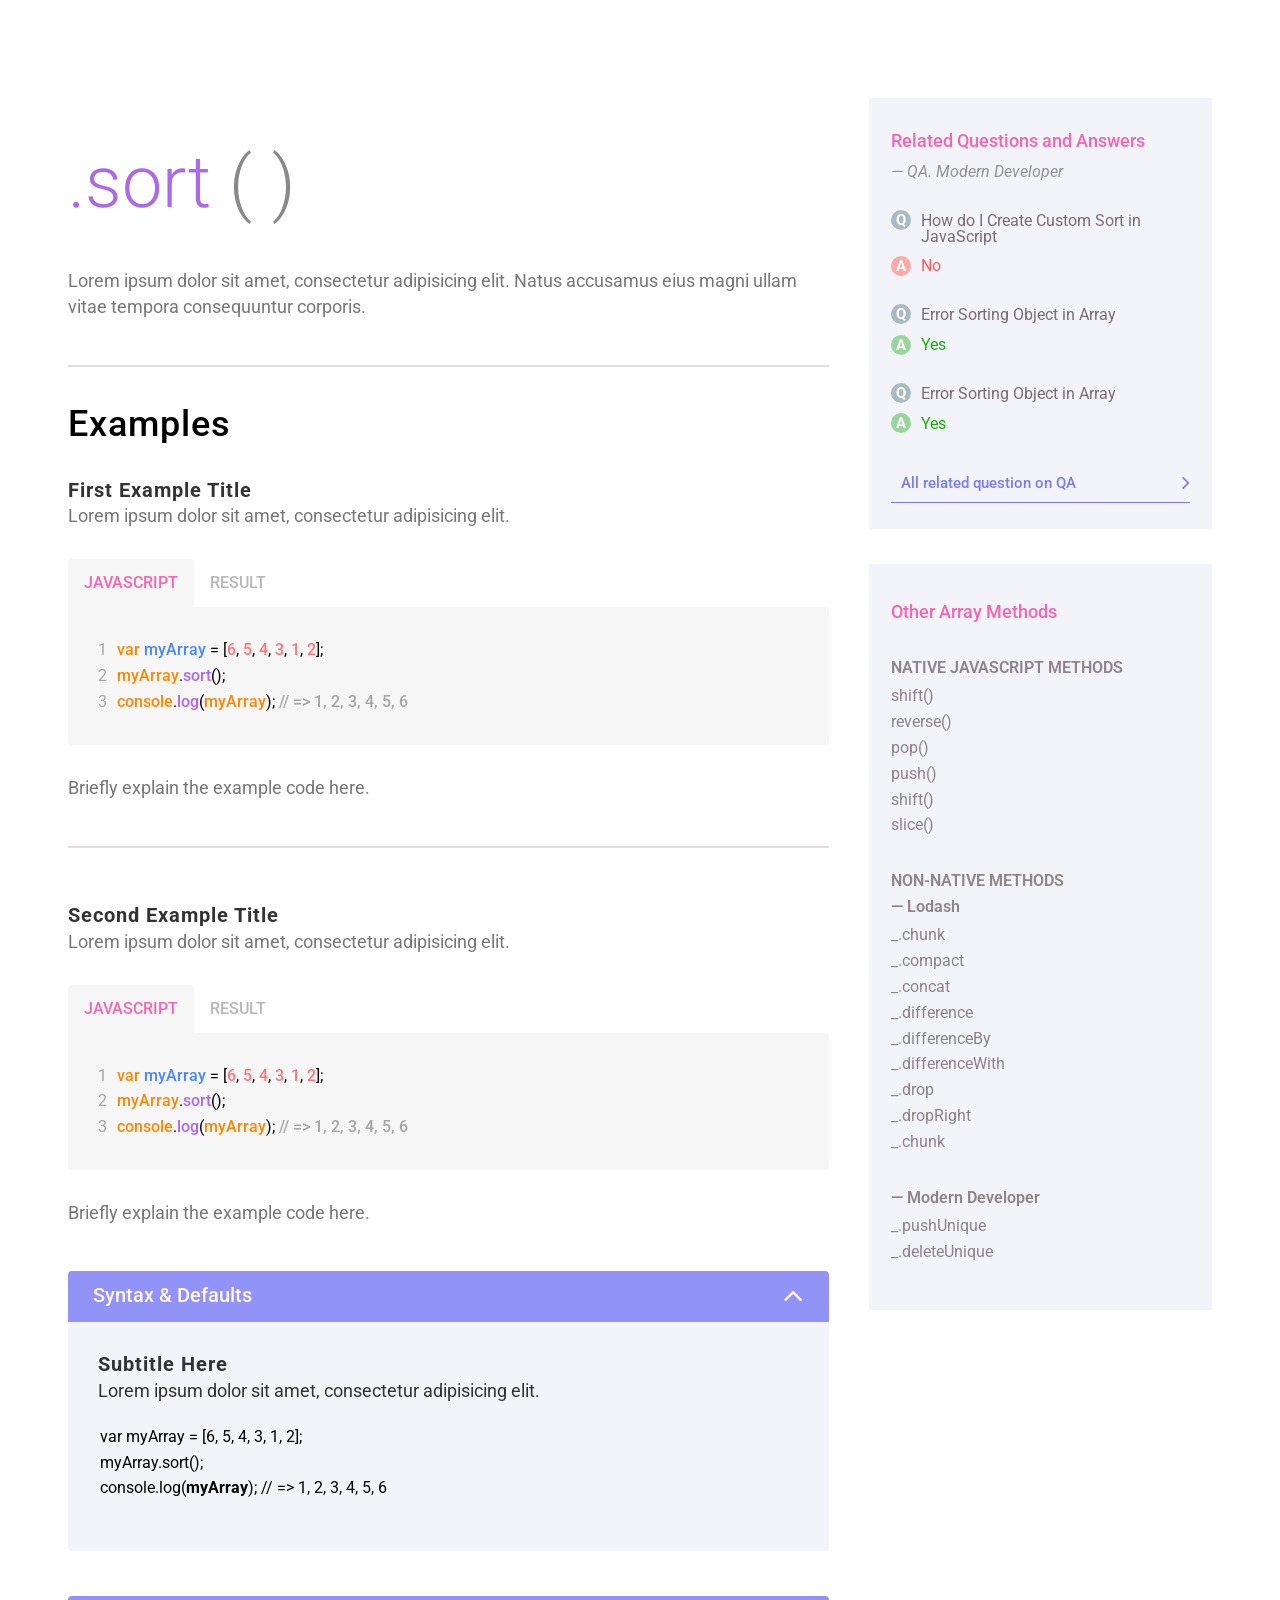
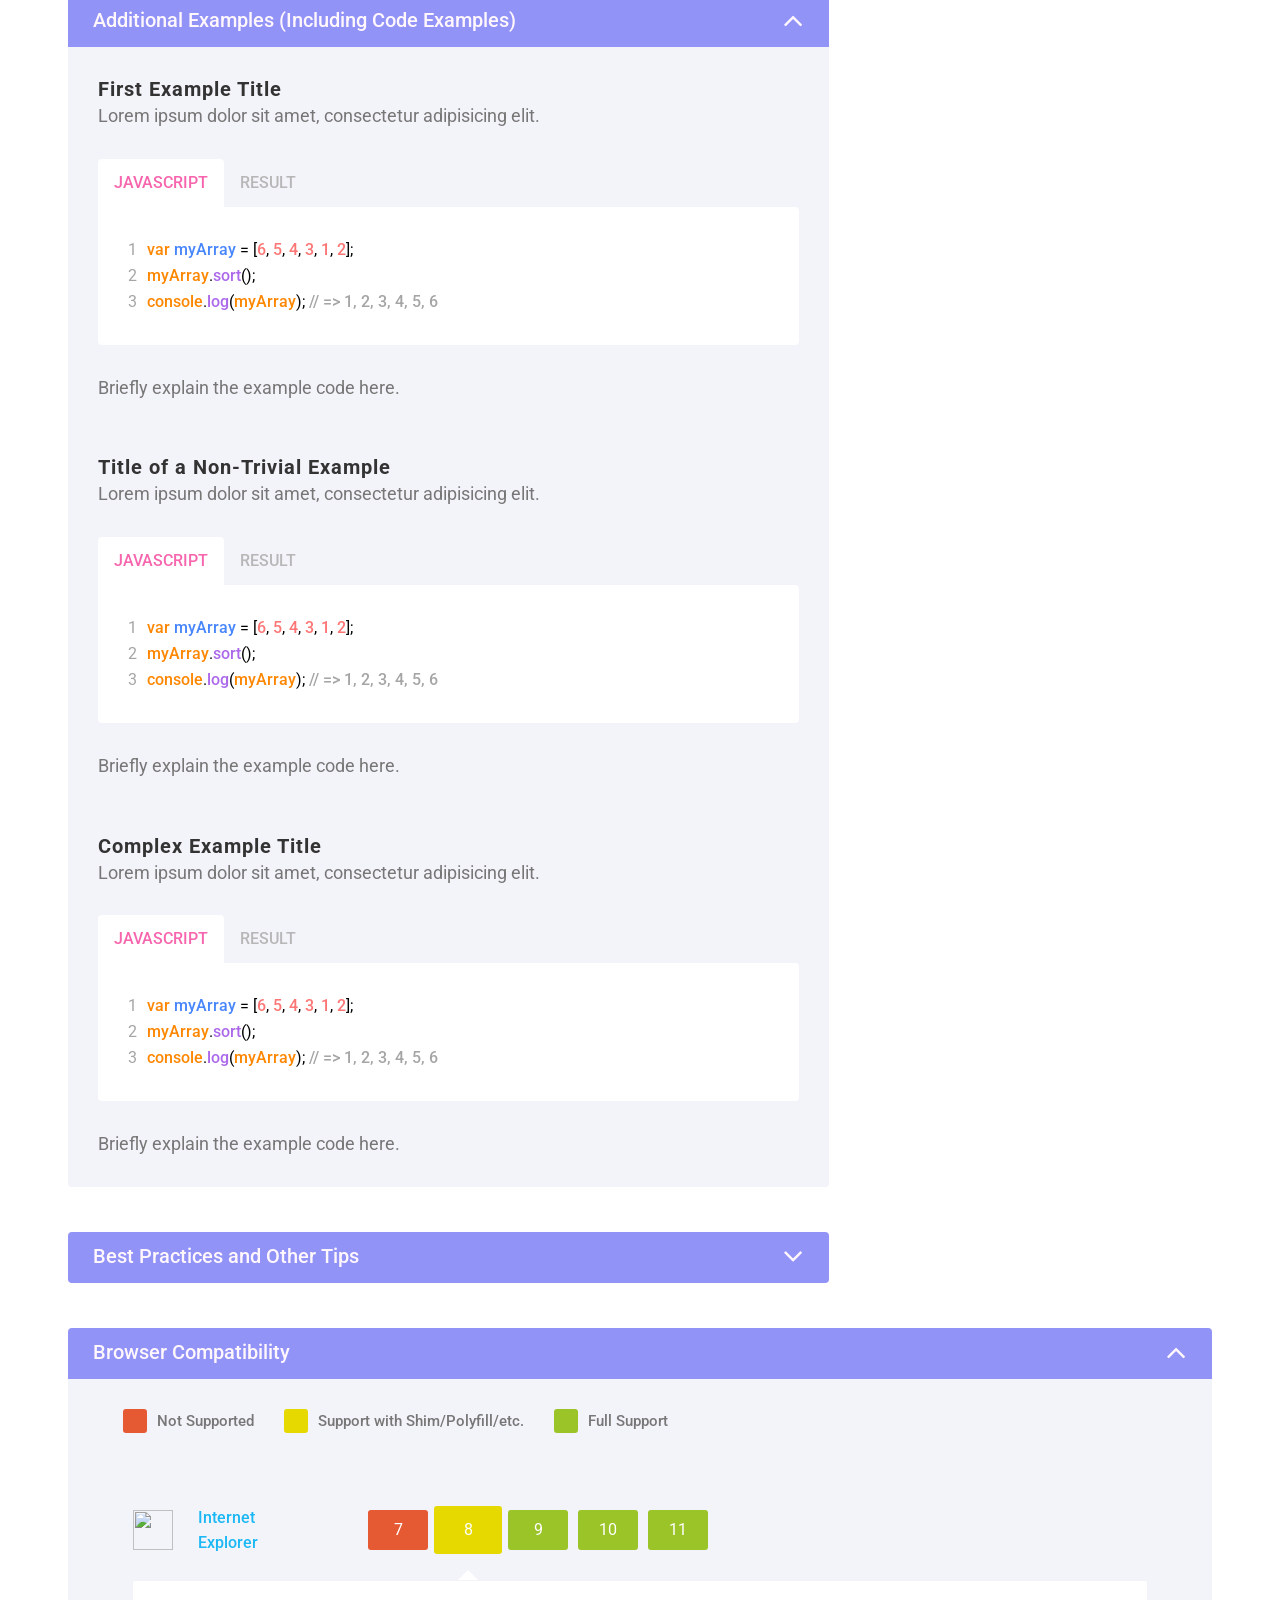
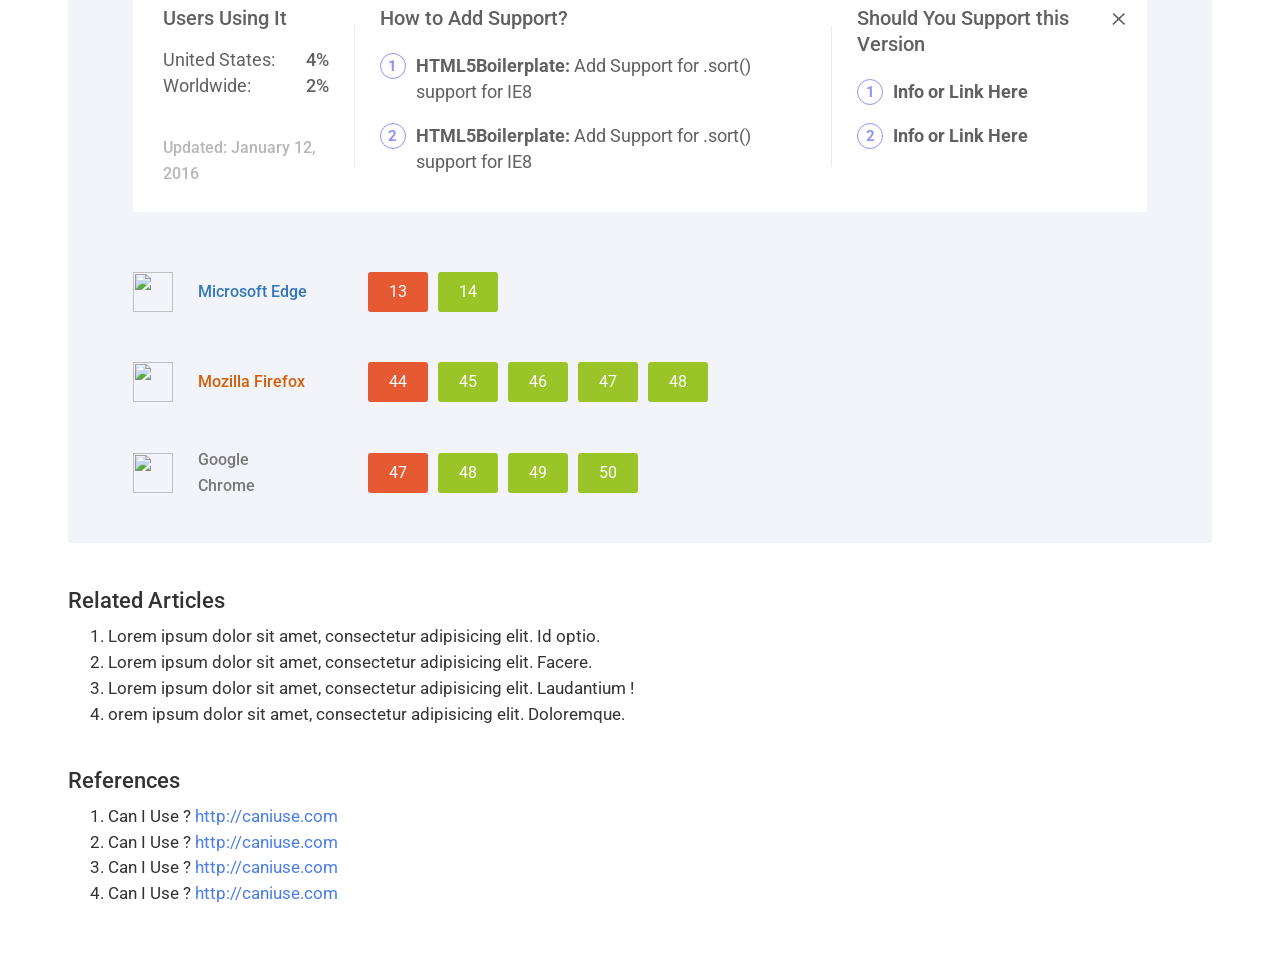
==== index.html @ e189687c "ui revamp" ====
<!DOCTYPE html>
<html lang="en">

<head>
    <meta charset="UTF-8">
    <title>Browser Support Molecule</title>
    <meta name="viewport" content="width=device-width, initial-scale=1">
    <link rel="stylesheet" href="normalize.css">
    <link rel="stylesheet" href="browser-support-molecule.css">
</head>

<body>
    <div class="browser-support">
        <div class="container">
            <section class="cs">
                <article class="cs__main">
                    <div class="cs__main--method">
                        <div class="method">
                            <h1>.sort <span>()</span></h1>
                        </div>
                        <p class="desc"> Lorem ipsum dolor sit amet, consectetur adipisicing elit. Natus accusamus eius magni ullam vitae tempora consequuntur corporis.</p>
                    </div>
                    <hr />
                    <div class="cs__main--examples">
                        <h2>Examples</h2>
                        <div class="example__container">
                            <div class="title">First Example Title</div>
                            <div class="intro">Lorem ipsum dolor sit amet, consectetur adipisicing elit.</div>
                            <div class="cb">
                                <div class="cb__buttons">
                                    <div class="cb__buttons__button cb__buttons__button--active">JAVASCRIPT</div>
                                    <div class="cb__buttons__button">RESULT</div>
                                </div>
                                <div class="cb__code-container">
                                    <pre class="code-container__pre"><code
                                            class="code-container__code code-container__code--syntax"><span
                                            class="line-number">1</span><span class="hl keyword">var</span> <span
                                            class="hl var-declare">myArray</span> = [<span
                                            class="hl const-number">6</span>, <span
                                            class="hl const-number">5</span>, <span
                                            class="hl const-number">4</span>, <span
                                            class="hl const-number">3</span>, <span
                                            class="hl const-number">1</span>, <span class="hl const-number">2</span>];
<span class="line-number">2</span><span class="hl var-usage">myArray</span>.<span class="hl function-call">sort</span>();
<span class="line-number">3</span><span class="hl var-usage">console</span>.<span
                                                class="hl function-call">log</span>(<span
                                                class="hl var-usage">myArray</span>); <span
                                                class="hl comment">// => 1, 2, 3, 4, 5, 6</span></code></pre>
                                </div>
                            </div>
                            <div class="desc">Briefly explain the example code here.</div>
                        </div>
                        <hr />
                        <div class="example__container">
                            <div class="title">Second Example Title</div>
                            <div class="intro">Lorem ipsum dolor sit amet, consectetur adipisicing elit.</div>
                            <div class="cb">
                                <div class="cb__buttons">
                                    <div class="cb__buttons__button cb__buttons__button--active">JAVASCRIPT</div>
                                    <div class="cb__buttons__button">RESULT</div>
                                </div>
                                <div class="cb__code-container"><pre class="code-container__pre"><code
                                        class="code-container__code code-container__code--syntax"><span
                                        class="line-number">1</span><span class="hl keyword">var</span> <span
                                        class="hl var-declare">myArray</span> = [<span
                                        class="hl const-number">6</span>, <span
                                        class="hl const-number">5</span>, <span
                                        class="hl const-number">4</span>, <span
                                        class="hl const-number">3</span>, <span
                                        class="hl const-number">1</span>, <span class="hl const-number">2</span>];
<span class="line-number">2</span><span class="hl var-usage">myArray</span>.<span class="hl function-call">sort</span>();
<span class="line-number">3</span><span class="hl var-usage">console</span>.<span
                                            class="hl function-call">log</span>(<span
                                            class="hl var-usage">myArray</span>); <span
                                            class="hl comment">// => 1, 2, 3, 4, 5, 6</span></code></pre>
                                </div>
                            </div>
                            <div class="desc">Briefly explain the example code here.</div>
                        </div>
                    </div>
                    <div class="tb tb--open">
                        <div class="tb__header">
                            <div class="tb__header__title">Syntax & Defaults</div>
                            <div class="tb_header_arrow">
                                <span class="fa fa-angle-up fa-2x tb__header__arrow--up" aria-hidden="true"></span>
                                <span class="fa fa-angle-down fa-2x tb__header__arrow--down" aria-hidden="true"></span>
                            </div>
                        </div>
                        <div class="tb__content">
                            <div class="example__container">
                                <div class="title">Subtitle Here</div>
                                <div class="explanation">Lorem ipsum dolor sit amet, consectetur adipisicing elit.</div>
                                <div class="example__container__code-container">
                                    <pre class="code-container__pre"><code class="code-container__code">var myArray = [6, 5, 4, 3, 1, 2];
myArray.sort();
console.log(<strong>myArray</strong>); // => 1, 2, 3, 4, 5, 6</code></pre>
                                </div>
                            </div>
                        </div>
                    </div>
                    <div class="tb tb--open">
                        <div class="tb__header">
                            <div class="tb__header__title">Additional Examples (Including Code Examples)</div>
                            <div class="tb_header_arrow">
                                <span class="fa fa-angle-up fa-2x tb__header__arrow--up" aria-hidden="true"></span>
                                <span class="fa fa-angle-down fa-2x tb__header__arrow--down" aria-hidden="true"></span>
                            </div>
                        </div>
                        <div class="tb__content">
                            <div class="example__container">
                                <div class="title">First Example Title</div>
                                <div class="intro">Lorem ipsum dolor sit amet, consectetur adipisicing elit.</div>
                                <div class="cb">
                                    <div class="cb__buttons">
                                        <div class="cb__buttons__button cb__buttons__button--active">JAVASCRIPT</div>
                                        <div class="cb__buttons__button">RESULT</div>
                                    </div>
                                    <div class="cb__code-container"><pre class="code-container__pre"><code
                                            class="code-container__code code-container__code--syntax"><span
                                            class="line-number">1</span><span class="hl keyword">var</span> <span
                                            class="hl var-declare">myArray</span> = [<span
                                            class="hl const-number">6</span>, <span
                                            class="hl const-number">5</span>, <span
                                            class="hl const-number">4</span>, <span
                                            class="hl const-number">3</span>, <span
                                            class="hl const-number">1</span>, <span class="hl const-number">2</span>];
<span class="line-number">2</span><span class="hl var-usage">myArray</span>.<span class="hl function-call">sort</span>();
<span class="line-number">3</span><span class="hl var-usage">console</span>.<span
                                                class="hl function-call">log</span>(<span
                                                class="hl var-usage">myArray</span>); <span
                                                class="hl comment">// => 1, 2, 3, 4, 5, 6</span></code></pre>
                                    </div>
                                </div>
                                <div class="desc">Briefly explain the example code here.</div>
                            </div>
                            <div class="example__container">
                                <div class="title">Title of a Non-Trivial Example</div>
                                <div class="intro">Lorem ipsum dolor sit amet, consectetur adipisicing elit.</div>
                                <div class="cb">
                                    <div class="cb__buttons">
                                        <div class="cb__buttons__button cb__buttons__button--active">JAVASCRIPT</div>
                                        <div class="cb__buttons__button">RESULT</div>
                                    </div>
                                    <div class="cb__code-container"><pre class="code-container__pre"><code
                                            class="code-container__code code-container__code--syntax"><span
                                            class="line-number">1</span><span class="hl keyword">var</span> <span
                                            class="hl var-declare">myArray</span> = [<span
                                            class="hl const-number">6</span>, <span
                                            class="hl const-number">5</span>, <span
                                            class="hl const-number">4</span>, <span
                                            class="hl const-number">3</span>, <span
                                            class="hl const-number">1</span>, <span class="hl const-number">2</span>];
<span class="line-number">2</span><span class="hl var-usage">myArray</span>.<span class="hl function-call">sort</span>();
<span class="line-number">3</span><span class="hl var-usage">console</span>.<span
                                                class="hl function-call">log</span>(<span
                                                class="hl var-usage">myArray</span>); <span
                                                class="hl comment">// => 1, 2, 3, 4, 5, 6</span></code></pre>
                                    </div>
                                </div>
                                <div class="desc">Briefly explain the example code here.</div>
                            </div>
                            <div class="example__container">
                                <div class="title">Complex Example Title</div>
                                <div class="intro">Lorem ipsum dolor sit amet, consectetur adipisicing elit.</div>
                                <div class="cb">
                                    <div class="cb__buttons">
                                        <div class="cb__buttons__button cb__buttons__button--active">JAVASCRIPT</div>
                                        <div class="cb__buttons__button">RESULT</div>
                                    </div>
                                    <div class="cb__code-container"><pre class="code-container__pre"><code
                                            class="code-container__code code-container__code--syntax"><span
                                            class="line-number">1</span><span class="hl keyword">var</span> <span
                                            class="hl var-declare">myArray</span> = [<span
                                            class="hl const-number">6</span>, <span
                                            class="hl const-number">5</span>, <span
                                            class="hl const-number">4</span>, <span
                                            class="hl const-number">3</span>, <span
                                            class="hl const-number">1</span>, <span class="hl const-number">2</span>];
<span class="line-number">2</span><span class="hl var-usage">myArray</span>.<span class="hl function-call">sort</span>();
<span class="line-number">3</span><span class="hl var-usage">console</span>.<span
                                                class="hl function-call">log</span>(<span
                                                class="hl var-usage">myArray</span>); <span
                                                class="hl comment">// => 1, 2, 3, 4, 5, 6</span></code></pre>
                                    </div>
                                </div>
                                <div class="desc">Briefly explain the example code here.</div>
                            </div>
                        </div>
                    </div>
                    <div class="tb">
                        <div class="tb__header">
                            <div class="tb__header__title">Best Practices and Other Tips</div>
                            <div class="tb_header_arrow">
                                <span class="fa fa-angle-up fa-2x tb__header__arrow--up" aria-hidden="true"></span>
                                <span class="fa fa-angle-down fa-2x tb__header__arrow--down" aria-hidden="true"></span>
                            </div>
                        </div>
                        <div class="tb__content">
                            <div class="example__container">
                                <div class="title">Subtitle Here</div>
                                <div class="explanation">Explanation goes here.</div>
                                <div class="explanation explanation--margin">Add details here.</div>
                            </div>
                        </div>
                    </div>
                </article>
                <aside class="cs__aside">
                    <div class="cs__aside--qa">
                        <div class="title">Related Questions and Answers</div>
                        <div class="logo">&mdash; QA. Modern Developer</div>
                        <div class="qna__container">
                            <div class="qna no">
                                <div class="q__container">
                                    <div>
                                        <div class="ball">Q</div>
                                    </div>
                                    <div class="question">How do I Create Custom Sort in JavaScript</div>
                                </div>
                                <div class="a__container">
                                    <div>
                                        <div class="ball">A</div>
                                    </div>
                                    <div class="answer">No</div>
                                </div>
                            </div>
                            <div class="qna yes">
                                <div class="q__container">
                                    <div>
                                        <div class="ball">Q</div>
                                    </div>
                                    <div class="question">Error Sorting Object in Array</div>
                                </div>
                                <div class="a__container">
                                    <div>
                                        <div class="ball">A</div>
                                    </div>
                                    <div class="answer">Yes</div>
                                </div>
                            </div>
                            <div class="qna yes">
                                <div class="q__container">
                                    <div>
                                        <div class="ball">Q</div>
                                    </div>
                                    <div class="question">Error Sorting Object in Array</div>
                                </div>
                                <div class="a__container">
                                    <div>
                                        <div class="ball">A</div>
                                    </div>
                                    <div class="answer">Yes</div>
                                </div>
                            </div>
                        </div>
                        <div class="related"><a href="">All related question on QA<i class="fa fa-angle-right" aria-hidden="true"></i></a></div>
                    </div>
                    <div class="cs__aside--other">
                        <div class="title">Other Array Methods</div>
                        <div class="native">
                            <div class="title">Native Javascript Methods</div>
                            <ul class="methods">
                                <li>shift()</li>
                                <li>reverse()</li>
                                <li>pop()</li>
                                <li>push()</li>
                                <li>shift()</li>
                                <li>slice()</li>
                            </ul>
                        </div>
                        <div class="non-native">
                            <div class="title">Non-Native Methods</div>
                            <div class="libraries">
                                <div class="library">
                                    <div class="title">&mdash; Lodash</div>
                                    <ul class="methods">
                                        <li>_.chunk</li>
                                        <li>_.compact</li>
                                        <li>_.concat</li>
                                        <li>_.difference</li>
                                        <li>_.differenceBy</li>
                                        <li>_.differenceWith</li>
                                        <li>_.drop</li>
                                        <li>_.dropRight</li>
                                        <li>_.chunk</li>
                                    </ul>
                                </div>
                                <div class="library">
                                    <div class="title">&mdash; Modern Developer</div>
                                    <ul class="methods">
                                        <li>_.pushUnique</li>
                                        <li>_.deleteUnique</li>
                                    </ul>
                                </div>
                            </div>
                        </div>
                    </div>
                </aside>
                <div class="cs__bs">
                    <div class="tb tb--open">
                        <div class="tb__header">
                            <div class="tb__header__title">Browser Compatibility</div>
                            <div class="tb_header_arrow">
                                <span class="fa fa-angle-up fa-2x tb__header__arrow--up" aria-hidden="true"></span>
                                <span class="fa fa-angle-down fa-2x tb__header__arrow--down" aria-hidden="true"></span>
                            </div>
                        </div>
                        <div class="tb__content">
                            <div class="bs__container">
                                <div class="bs__label">
                                    <div class="status">
                                        <div class="status--color not-supported"></div>
                                        <div class="status--name">Not Supported</div>
                                    </div>
                                    <div class="status">
                                        <div class="status--color partial-supported"></div>
                                        <div class="status--name">Support with Shim/Polyfill/etc.</div>
                                    </div>
                                    <div class="status">
                                        <div class="status--color fully-supported"></div>
                                        <div class="status--name">Full Support</div>
                                    </div>
                                </div>
                                <div class="bs__browser">
                                    <div class="browser">
                                        <div class="browser--name ie">
                                            <img src="assets/icons/ie.svg" alt="">Internet Explorer
                                        </div>
                                        <div class="browser--version">
                                            <div class="version not-supported">
                                                <input id="ie7" type="radio" name="ie" value="ie7" checked>
                                                <label for="ie7">7</label>
                                            </div>
                                            <div class="version partial-supported version--selected">
                                                <input id="ie8" type="radio" name="ie" value="ie8">
                                                <label for="ie8">8</label>
                                            </div>
                                            <div class="version fully-supported">
                                                <input id="ie9" type="radio" name="ie" value="ie9">
                                                <label for="ie9">9</label>
                                            </div>
                                            <div class="version fully-supported">
                                                <input id="ie10" type="radio" name="ie" value="ie10">
                                                <label for="ie10">10</label>
                                            </div>
                                            <div class="version fully-supported">
                                                <input id="ie11" type="radio" name="ie" value="ie11">
                                                <label for="ie11">11</label>
                                            </div>
                                        </div>
                                    </div>
                                    <div class="info-container info-container--show">
                                        <div id="ie7-info" class="version-info not-supported">
                                        </div>
                                        <div id="ie8-info" class="version-info version-info--selected">
                                            <div class="version-info__section version-info__use">
                                                <div class="title">Users Using It</div>
                                                <div class="usage-list">
                                                    <div class="usage-list__item">
                                                        <div class="usage-list__item__label">United States:</div>
                                                        <div class="usage-list__item__data">4%</div>
                                                    </div>
                                                    <div class="usage-list__item">
                                                        <div class="usage-list__item__label">Worldwide:</div>
                                                        <div class="usage-list__item__data">2%</div>
                                                    </div>
                                                </div>
                                                <div class="note">Updated: January 12, 2016</div>
                                            </div>
                                            <div class="version-info__separator"></div>
                                            <div class="version-info__section version-info__support">
                                                <div class="title">How to Add Support?</div>
                                                <div class="numbered-list">
                                                    <div class="numbered-list__item">
                                                        <strong>HTML5Boilerplate:</strong> Add Support for .sort() support for IE8
                                                    </div>
                                                    <div class="numbered-list__item">
                                                        <strong>HTML5Boilerplate:</strong> Add Support for .sort() support for IE8
                                                    </div>
                                                </div>
                                            </div>
                                            <div class="version-info__separator"></div>
                                            <div class="version-info__section version-info__support">
                                                <div class="title">Should You Support this Version</div>
                                                <div class="numbered-list">
                                                    <div class="numbered-list__item">
                                                        <strong>Info or Link Here</strong>
                                                    </div>
                                                    <div class="numbered-list__item">
                                                        <strong>Info or Link Here</strong>
                                                    </div>
                                                </div>
                                            </div>
                                            <div class="version-info__close">&#x00D7;</div>
                                        </div>
                                    </div>
                                </div>
                                <div class="bs__browser">
                                    <div class="browser">
                                        <div class="browser--name edge">
                                            <img src="assets/icons/edge.svg" alt="">Microsoft Edge</div>
                                        <div class="browser--version">
                                            <div class="version not-supported">
                                                <input id="edge13" type="radio" name="edge" value="edge13" checked>
                                                <label for="edge13">13</label>
                                            </div>
                                            <div class="version fully-supported">
                                                <input id="edge14" type="radio" name="edge" value="edge14">
                                                <label for="edge14">14</label>
                                            </div>
                                        </div>
                                    </div>
                                </div>
                                <div class="bs__browser">
                                    <div class="browser">
                                        <div class="browser--name firefox">
                                            <img src="assets/icons/firefox.svg" alt="">Mozilla Firefox</div>
                                        <div class="browser--version">
                                            <div class="version not-supported">
                                                <input id="firefox44" type="radio" name="firefox" value="firefox44">
                                                <label for="firefox44">44</label>
                                            </div>
                                            <div class="version fully-supported">
                                                <input id="firefox45" type="radio" name="firefox" value="firefox45">
                                                <label for="firefox45">45</label>
                                            </div>
                                            <div class="version fully-supported">
                                                <input id="firefox46" type="radio" name="firefox" value="firefox46">
                                                <label for="firefox46">46</label>
                                            </div>
                                            <div class="version fully-supported">
                                                <input id="firefox47" type="radio" name="firefox" value="firefox47">
                                                <label for="firefox47">47</label>
                                            </div>
                                            <div class="version fully-supported">
                                                <input id="firefox48" type="radio" name="firefox" value="firefox48">
                                                <label for="firefox48">48</label>
                                            </div>
                                        </div>
                                    </div>
                                </div>
                                <div class="bs__browser">
                                    <div class="browser">
                                        <div class="browser--name chrome">
                                            <img src="assets/icons/chrome.svg" alt="">Google Chrome</div>
                                        <div class="browser--version">
                                            <div class="version not-supported">
                                                <input id="chrome47" type="radio" name="chrome47" value="chrome47" checked>
                                                <label for="chrome47">47</label>
                                            </div>
                                            <div class="version fully-supported">
                                                <input id="chrome48" type="radio" name="chrome48" value="chrome48">
                                                <label for="chrome48">48</label>
                                            </div>
                                            <div class="version fully-supported">
                                                <input id="chrome49" type="radio" name="chrome49" value="chrome49" checked>
                                                <label for="chrome49">49</label>
                                            </div>
                                            <div class="version fully-supported">
                                                <input id="chrome50" type="radio" name="chrome50" value="chrome50">
                                                <label for="chrome50">50</label>
                                            </div>
                                        </div>
                                    </div>
                                </div>
                            </div>
                        </div>
                    </div>
                </div>
                <div class="cs__footnote">
                    <div class="related">
                        <h3>Related Articles</h3>
                        <ol>
                            <li><a href="">Lorem ipsum dolor sit amet, consectetur adipisicing elit. Id optio.</a></li>
                            <li><a href="">Lorem ipsum dolor sit amet, consectetur adipisicing elit. Facere.</a></li>
                            <li><a href="">Lorem ipsum dolor sit amet, consectetur adipisicing elit. Laudantium !</a></li>
                            <li><a href="">orem ipsum dolor sit amet, consectetur adipisicing elit. Doloremque.</a></li>
                        </ol>
                    </div>
                    <div class="references">
                        <h3>References</h3>
                        <ol>
                            <li>Can I Use ? <a href="">http://caniuse.com</a></li>
                            <li>Can I Use ? <a href="">http://caniuse.com</a></li>
                            <li>Can I Use ? <a href="">http://caniuse.com</a></li>
                            <li>Can I Use ? <a href="">http://caniuse.com</a></li>
                        </ol>
                    </div>
                </div>
            </section>
        </div>
    </div>
    <script src="https://cdnjs.cloudflare.com/ajax/libs/velocity/1.2.3/velocity.min.js"></script>
    <script src="app.js"></script>
</body>

</html>
---- browser-support-molecule.css ----
@import url(https://fonts.googleapis.com/css?family=Roboto:400,100,300,500,100italic,300italic,400italic,500italic,700,700italic,900,900italic);
@import url(https://maxcdn.bootstrapcdn.com/font-awesome/4.6.1/css/font-awesome.min.css);
* {
    box-sizing: border-box;
    font-family: Roboto, sans-serif;
    text-rendering: optimizeLegibility;
    -webkit-font-smoothing: antialiased;
    -moz-osx-font-smoothing: grayscale;
}

body {
    font-size: 16px;
    line-height: 1.618em;
}

.browser-support {
    width: 100%
}

.container {
    max-width: 1290px;
    margin: 0 auto;
    display: -webkit-flex;
    display: -ms-flexbox;
    display: flex;
    -webkit-flex-direction: column;
    -ms-flex-direction: column;
    flex-direction: column;
    padding-left: 20px;
    padding-right: 20px
}

@media only screen and (min-width:769px) {
    .container {
        padding-left: 60px;
        padding-right: 60px;
        padding-top: 90px
    }
}

.cs {
    display: -webkit-flex;
    display: -ms-flexbox;
    display: flex;
    -webkit-flex-wrap: wrap;
    -ms-flex-wrap: wrap;
    flex-wrap: wrap
}

.cs__main {
    -webkit-flex: 1 0 100%;
    -ms-flex: 1 0 100%;
    flex: 1 0 100%;
    -webkit-order: 1;
    -ms-flex-order: 1;
    order: 1;
}

@media only screen and (min-width:769px) {
    .cs__main {
        -webkit-flex: 1 0 70%;
        -ms-flex: 1 0 70%;
        flex: 1 0 70%;
        padding-right: 40px
    }
}

.cs__main hr {
    margin: 45px 0;
    border: 0;
    border-top: 2px solid #e2dedf
}

.cs__main--method .method h1 {
    color: #ac69ea;
    font-weight: 300;
    font-size: 72px
}

.cs__main--method .method h1 span {
    color: #898989;
    letter-spacing: 20px
}

.cs__main--method .desc {
    color: #777;
    font-weight: 400;
    font-size: 18px;
    margin: 0
}

.cs__main--examples h2 {
    margin: 0 0 40px;
    font-weight: 500;
    font-size: 36px;
    letter-spacing: 1px
}

.cs__main--examples .example__container, .tb__content .example__container {
    margin-top: 55px
}

.cs__main--examples .example__container .title, .tb__content .example__container .title {
    letter-spacing: 1px;
    color: #333;
    font-weight: 700;
    font-size: 20px
}

.cs__main--examples .example__container .desc, .cs__main--examples .example__container .intro, .example__container .explanation, .tb__content .example__container .desc, .tb__content .example__container .intro {
    color: #777;
    font-weight: 400;
    font-size: 18px
}

.cs__main--examples .example__container .intro, .tb__content .example__container .intro {
    margin-bottom: 30px
}

.cs__main--examples .example__container .desc, .tb__content .example__container .desc {
    margin-top: 30px
}

.cs__main--examples .example__container:nth-of-type(1), .tb__content .example__container:nth-of-type(1) {
    margin-top: 0
}

.cs__main--examples .example__container:nth-last-of-type(1) {
    margin-bottom: 45px;
}

.cb {
    width: 100%
}

.cb__buttons {
    display: -webkit-flex;
    display: -ms-flexbox;
    display: flex;
}

.cb__buttons__button {
    border-radius: 4px 4px 0 0;
    color: #b7b7b7;
    cursor: pointer;
    font-size: 16px;
    font-weight: 500;
    line-height: 1.5em;
    padding: .75em 1em;
    text-align: center;
}

.cb__buttons__button--active {
    background-color: #f6f6f6;
    color: #F665AD
}

.cb__code-container {
    background-color: #f6f6f6;
    border-radius: 0 4px 4px;
    padding: 30px
}

.cb__code-container .code-container__pre {
    margin: 0
}

.cb__code-container .code-container__code, .example__container .code-container__code {
    font: 16px Roboto, sans-serif;
    white-space: pre-wrap
}

.code-container__code--syntax .hl {
    font-weight: 500;
}

.code-container__code--syntax .line-number {
    color: #a5a5a5;
    margin-right: 10px;
}

.code-container__code--syntax .keyword, .code-container__code--syntax .var-usage{
    color: #fe8702;
}

.code-container__code--syntax .var-declare {
    color: #4886fc;
}

.code-container__code--syntax .function-call {
    color: #ac69ea;
}

.code-container__code--syntax .const-number {
    color: #fd7676;
}

.code-container__code--syntax .comment {
    color: #a5a5a5;
}

.tb {
    width: 100%
}

.tb__header {
    cursor: pointer;
    -webkit-user-select: none;
    -moz-user-select: none;
    -ms-user-select: none;
    user-select: none;
    background-color: #9193F7;
    border-radius: 4px;
    color: #fff7fc;
    display: -webkit-flex;
    display: -ms-flexbox;
    display: flex;
    padding: 8px 25px;
    -webkit-justify-content: space-between;
    -ms-flex-pack: justify;
    justify-content: space-between
}

.tb--open .tb__header {
    border-bottom-left-radius: 0;
    border-bottom-right-radius: 0
}

.tb__header__title {
    font-size: 20px;
    font-weight: 500;
    line-height: 33px
}

.tb .tb__header__arrow--up {
    display: none
}

.tb--open .tb__header__arrow--up, .tb .tb__header__arrow--down {
    display: inline-block
}

.tb--open .tb__header__arrow--down {
    display: none
}

.tb__content {
    background-color: #F3F3FA;
    border-bottom-left-radius: 4px;
    border-bottom-right-radius: 4px;
    display: none;
    padding: 30px 15px;
    position: relative
}

@media only screen and (min-width:769px) {
    .tb__content {
        padding: 30px
    }
}

.tb--open .tb__content {
    display: block
}

.example__container .explanation {
    color: #333
}

.example__container__code-container, .explanation--margin {
    margin: 20px 2px
}

.tb__content .cb__buttons__button {
    background-color: #f3f3fa;
}

.tb__content .cb__buttons__button--active, .tb__content .cb__code-container {
    background-color: #ffffff;
}

.cs__main .tb {
    margin-bottom: 45px
}

.cs__main .tb:last-child {
    margin-bottom: 0
}

.cs__aside {
    /*background-color: #f3f3fA;*/
    -webkit-flex: 1 0 100%;
    -ms-flex: 1 0 100%;
    flex: 1 0 100%;
    -webkit-order: 4;
    -ms-flex-order: 4;
    order: 4;
    padding: 10px;
    margin: 0 -20px
}

@media only screen and (min-width:769px) {
    .cs__aside {
        padding: 0;
        border-top: none;
        margin: 0;
        -webkit-order: 2;
        -ms-flex-order: 2;
        order: 2;
        -webkit-flex: 1 0 30%;
        -ms-flex: 1 0 30%;
        flex: 1 0 30%
    }
}

.cs__aside--qa {
    padding: 30px 22px 26px;
    background-color: #F3F3FA;;
    margin-bottom: 35px
}

.cs__aside--other {
    padding: 35px 22px 45px;
    background-color: #F3F3FA;
    margin-bottom: 35px
}

.cs__aside--qa .title {
    color: #F665AD;
    font-weight: 500;
    font-size: 18px
}

.cs__aside--qa .logo {
    color: #929292;
    margin-top: 5px;
    font-weight: 400;
    font-style: italic;
    font-size: 16px
}

.cs__aside--qa .related {
    margin-top: 35px;
    padding-bottom: 5px;
    border-bottom: 1px solid #797CF3;
}

.cs__aside--qa .related .fa-angle-right {
    font-size: 22px;
    color: #797CF3
}

.cs__aside--qa .related a {
    font-size: 15px;
    font-weight: 500;
    color: #797CF3;
    padding-left: 10px;
    text-decoration: none;
    display: flex;
    justify-content: space-between;
}

.qna {
    margin-top: 25px
}

.qna .question {
    padding-top: 3px;
    line-height: 16px;
    font-weight: 400;
    font-size: 16px;
    color: #7A6D73;
}

.qna .answer, .qna .question {
    margin-left: 10px
}

.a__container, .q__container {
    display: -webkit-flex;
    display: -ms-flexbox;
    display: flex;
    -webkit-flex-direction: row;
    -ms-flex-direction: row;
    flex-direction: row
}

.a__container .ball, .q__container .ball {
    font-size: 15px;
    font-weight: 700;
    display: -webkit-flex;
    display: -ms-flexbox;
    display: flex;
    -webkit-justify-content: center;
    -ms-flex-pack: center;
    justify-content: center;
    -webkit-align-items: center;
    -ms-flex-align: center;
    align-items: center;
    color: #fff;
    text-align: center;
    width: 20px;
    height: 20px;
    line-height: 20px;
    border-radius: 50%
}

.q__container .ball {
    background-color: #A9BAC5
}

.a__container {
    margin-top: 8px;
    align-items: center
}

.qna.no .a__container .ball {
    background-color: #FEA7A7
}

.qna.yes .a__container .ball {
    background-color: #98D59A
}

.qna.no .answer {
    color: #FD595B
}

.qna.yes .answer {
    color: #16B108
}

.cs__aside--other .title {
    color: #F665AD;
    font-weight: 500;
    font-size: 18px
}

.cs__aside--other .native, .cs__aside--other .non-native {
    margin-top: 30px
}

.cs__aside--other .native .title, .cs__aside--other .non-native .title {
    color: #8D8488;
    font-weight: 600;
    font-size: 16px;
    text-transform: uppercase;
}

.cs__aside--other .native ul, .cs__aside--other .non-native ul {
    margin: 2px 0 0;
    padding: 0;
    list-style: none
}

.cs__aside--other .native ul li, .cs__aside--other .non-native ul li {
    color: #8D8488;
    font-weight: 400
}

.cs__aside--other .library .title {
    font-size: 16px;
    text-transform: none;
}

.libraries .library {
    margin-top: 30px
}

.libraries .library:first-of-type {
    margin-top: 0
}

.cs__bs {
    padding-top: 45px;
    -webkit-flex: 1 0 100%;
    -ms-flex: 1 0 100%;
    flex: 1 0 100%;
    -webkit-order: 2;
    -ms-flex-order: 2;
    order: 2
}

@media only screen and (min-width:769px) {
    .cs__bs {
        -webkit-order: 3;
        -ms-flex-order: 3;
        order: 3
    }
}

.bs__container {
    -webkit-flex-direction: column;
    -ms-flex-direction: column;
    flex-direction: column
}

.bs__container, .bs__container .bs__label {
    display: -webkit-flex;
    display: -ms-flexbox;
    display: flex
}

.bs__container .bs__label {
    margin-bottom: 40px;
    -webkit-flex-wrap: wrap;
    -ms-flex-wrap: wrap;
    flex-wrap: wrap;
    padding-left: 25px
}

.bs__container .bs__label .status {
    display: -webkit-flex;
    display: -ms-flexbox;
    display: flex;
    -webkit-flex-direction: row;
    -ms-flex-direction: row;
    flex-direction: row;
    -webkit-align-items: flex-start;
    -ms-flex-align: start;
    align-items: flex-start;
    margin-bottom: 5px;
    margin-right: 30px
}

.bs__container .bs__label .status:last-child {
    margin-bottom: 0
}

.bs__container .bs__label .status .status--color {
    border-radius: 3px;
    height: 24px;
    width: 24px
}

.bs__container .bs__label .status .status--name {
    color: #777;
    font-size: 15px;
    font-weight: 500;
    margin-left: 10px
}

.not-supported {
    background-color: #E55933
}

.partial-supported {
    background-color: #E6D900
}

.fully-supported {
    background-color: #9BC428
}

.bs__browser {
    border-radius: 2px;
    padding: 15px;
    margin-top: 10px
}

@media only screen and (min-width:769px) {
    .bs__browser {
        padding: 15px 35px
    }
}

.bs__browser .ie {
    color: #1ab8f4
}

.bs__browser .edge {
    color: #3177bc
}

.bs__browser .firefox {
    color: #d65d06
}

.bs__browser .chrome {
    color: #777
}

.browser {
    -webkit-flex-wrap: wrap;
    -ms-flex-wrap: wrap;
    flex-wrap: wrap
}

.browser, .browser--name {
    display: -webkit-flex;
    display: -ms-flexbox;
    display: flex;
    -ms-flex-align: center;
    -webkit-align-items: center;
    align-items: center;
    flex-basis: 175px;
}

.browser--name {
    margin-right: 55px;
    -webkit-flex-direction: row;
    -ms-flex-direction: row;
    flex-direction: row;
    font-weight: 500
}

.browser--name img {
    width: 40px;
    height: 40px;
    margin-right: 25px
}

.browser--version {
    display: -webkit-flex;
    display: -ms-flexbox;
    display: flex;
    -webkit-align-items: center;
    -ms-flex-align: center;
    align-items: center;
    -webkit-flex-wrap: wrap;
    -ms-flex-wrap: wrap;
    flex-wrap: wrap
}

.browser--version .version {
    line-height: 40px;
    text-align: center;
    width: 60px;
    height: 40px;
    margin: 5px;
    color: #fff;
    border-radius: 3px;
    position: relative
}

.browser--version .version.version--selected {
    line-height: 48px;
    height: 48px;
    width: 68px;
    margin: 1px
}

.browser--version .version:last-child {
    margin-right: 0
}

.browser--version .version input {
    display: none
}

.browser--version .version label {
    cursor: pointer;
    display: block;
    width: 100%;
    height: 100%
}

@media only screen and (min-width:520px) {
    .version--selected:after {
        border-bottom: 10px solid;
        border-left: 10px solid transparent;
        border-right: 10px solid transparent;
        content: '';
        height: 0;
        left: 24px;
        position: absolute;
        top: 64px;
        width: 0
    }
}

.version--selected:after {
    border-bottom-color: #fff
}

.info-container {
    display: none;
    margin-bottom: 15px;
    margin-top: 25px
}

.info-container--show {
    display: block
}

.version-info {
    border-radius: 2px;
    background-color: #fff;
    color: #616161;
    display: none;
    padding: 25px 45px 0 30px;
    position: relative;
    -webkit-flex-wrap: nowrap;
    -ms-flex-wrap: nowrap;
    flex-wrap: nowrap
}

@media only screen and (max-width:400px) {
    .version-info {
        overflow: auto
    }
}

.version-info--selected {
    display: -webkit-flex;
    display: -ms-flexbox;
    display: flex;
    flex-direction: row;
    -ms-flex-direction: row;
    -webkit-flex-direction: row
}

@media only screen and (max-width:850px) {
    .version-info {
        flex-direction: column;
        -ms-flex-direction: column;
        -webkit-flex-direction: column
    }
}

.version-info__section {
    font-size: 18px;
    font-weight: 400;
    margin-bottom: 25px
}

.version-info__separator {
    background-color: #EBEBEB;
    margin: 20px 25px 45px;
    min-width: 1px
}

@media only screen and (max-width:850px) {
    .version-info__separator {
        background-color: #EBEBEB;
        height: 1px;
        margin-bottom: 25px;
        width: 100%;
        -webkit-align-self: center;
        align-self: center
    }
}

.version-info__section .title {
    font-size: 20px;
    font-weight: 500;
    margin-bottom: 15px
}

.version-info__section .note {
    color: #b7b7b7;
    font-size: 16px;
    font-weight: 500;
    margin-top: auto
}

.usage-list, .version-info__use {
    display: -webkit-flex;
    display: -ms-flexbox;
    display: flex;
    -ms-flex-align: start;
    flex-direction: column;
    -ms-flex-direction: column;
    -webkit-flex-direction: column;
    -webkit-align-items: flex-start;
    align-items: flex-start
}

.usage-list {
    width: 100%
}

.usage-list__item {
    display: -webkit-flex;
    display: -ms-flexbox;
    display: flex;
    flex-direction: row;
    -ms-flex-direction: row;
    -webkit-flex-direction: row;
    -ms-flex-pack: justify;
    width: 100%;
    -webkit-justify-content: space-between;
    justify-content: space-between
}

.usage-list__item__label {
    font-size: 18px;
    font-weight: 400
}

.usage-list__item__data {
    font-size: 18px;
    font-weight: 500
}

.numbered-list {
    counter-reset: a;
    margin-left: 0;
    padding-left: 0
}

.numbered-list>.numbered-list__item {
    margin: 0 0 6px 30px;
    padding: 6px;
    position: relative
}

.numbered-list>.numbered-list__item:before {
    border: 1px solid #9193F7;
    color: #9193F7;
    font-size: 15px;
    font-weight: 700;
    border-radius: 50%;
    content: counter(a);
    counter-increment: a;
    height: 24px;
    left: -30px;
    line-height: 24px;
    position: absolute;
    text-align: center;
    top: 6px;
    width: 24px
}

.version-info__close {
    cursor: pointer;
    font-size: 30px;
    font-weight: 300;
    position: absolute;
    right: 20px;
    top: 23px
}

@media only screen and (max-width:850px) {
    .version-info__close {
        right: 12px
    }
}

.cs__footnote {
    padding-top: 25px;
    padding-bottom: 60px;
    -webkit-flex: 1 0 100%;
    -ms-flex: 1 0 100%;
    flex: 1 0 100%;
    -webkit-order: 3;
    -ms-flex-order: 3;
    order: 3
}

@media only screen and (min-width:769px) {
    .cs__footnote {
        -webkit-order: 4;
        -ms-flex-order: 4;
        order: 4
    }
}

.cs__footnote .related {
    margin-top: 20px
}

.cs__footnote .related li {
    color: #333;
    font-weight: 400;
    font-size: 17px
}

.cs__footnote .related li a {
    color: #333;
    text-decoration: none
}

.cs__footnote .references {
    margin-top: 40px
}

.cs__footnote .references li {
    color: #333;
    font-weight: 400;
    font-size: 17px
}

.cs__footnote .references li a {
    text-decoration: none;
    color: #4b7de8
}

.cs__footnote .references h3, .cs__footnote .related h3 {
    color: #333;
    font-weight: 500;
    font-size: 22px;
    margin: 0
}

.cs__footnote .references ol, .cs__footnote .related ol {
    margin: 10px 0 0
}
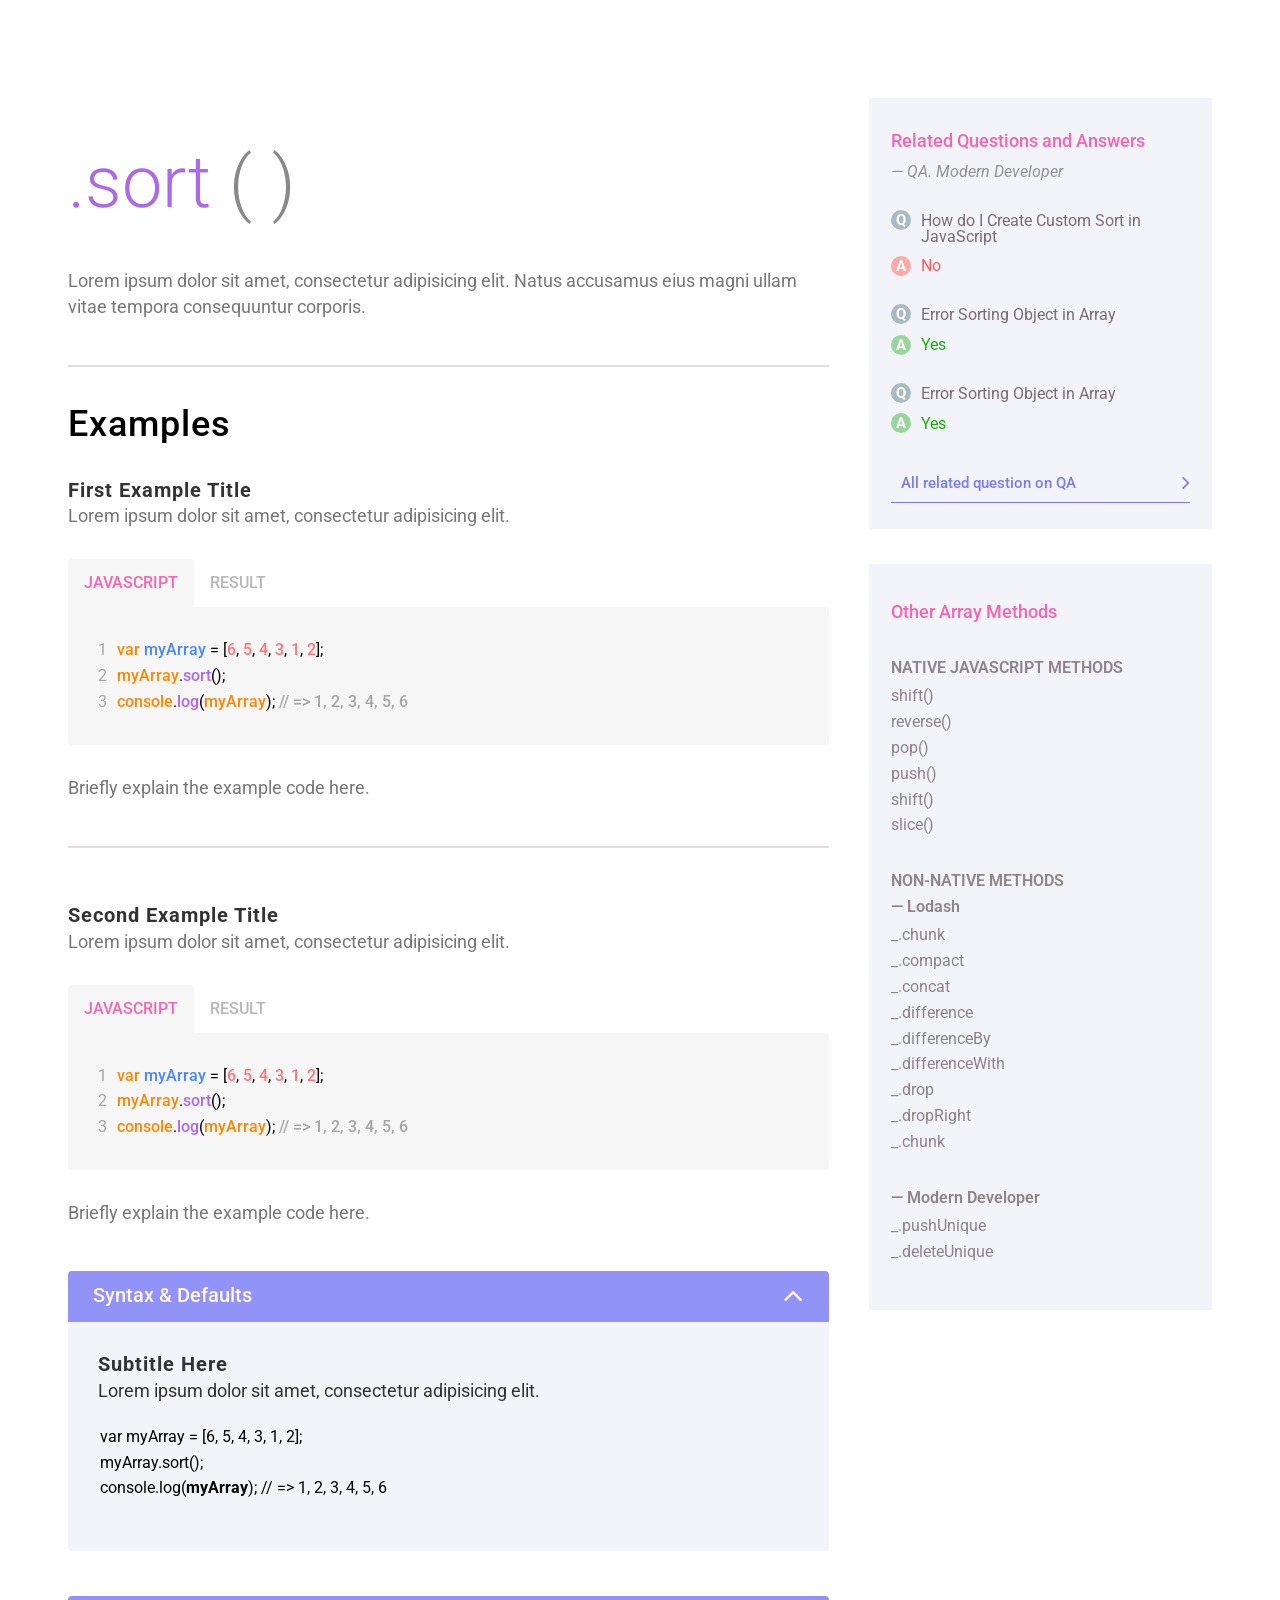
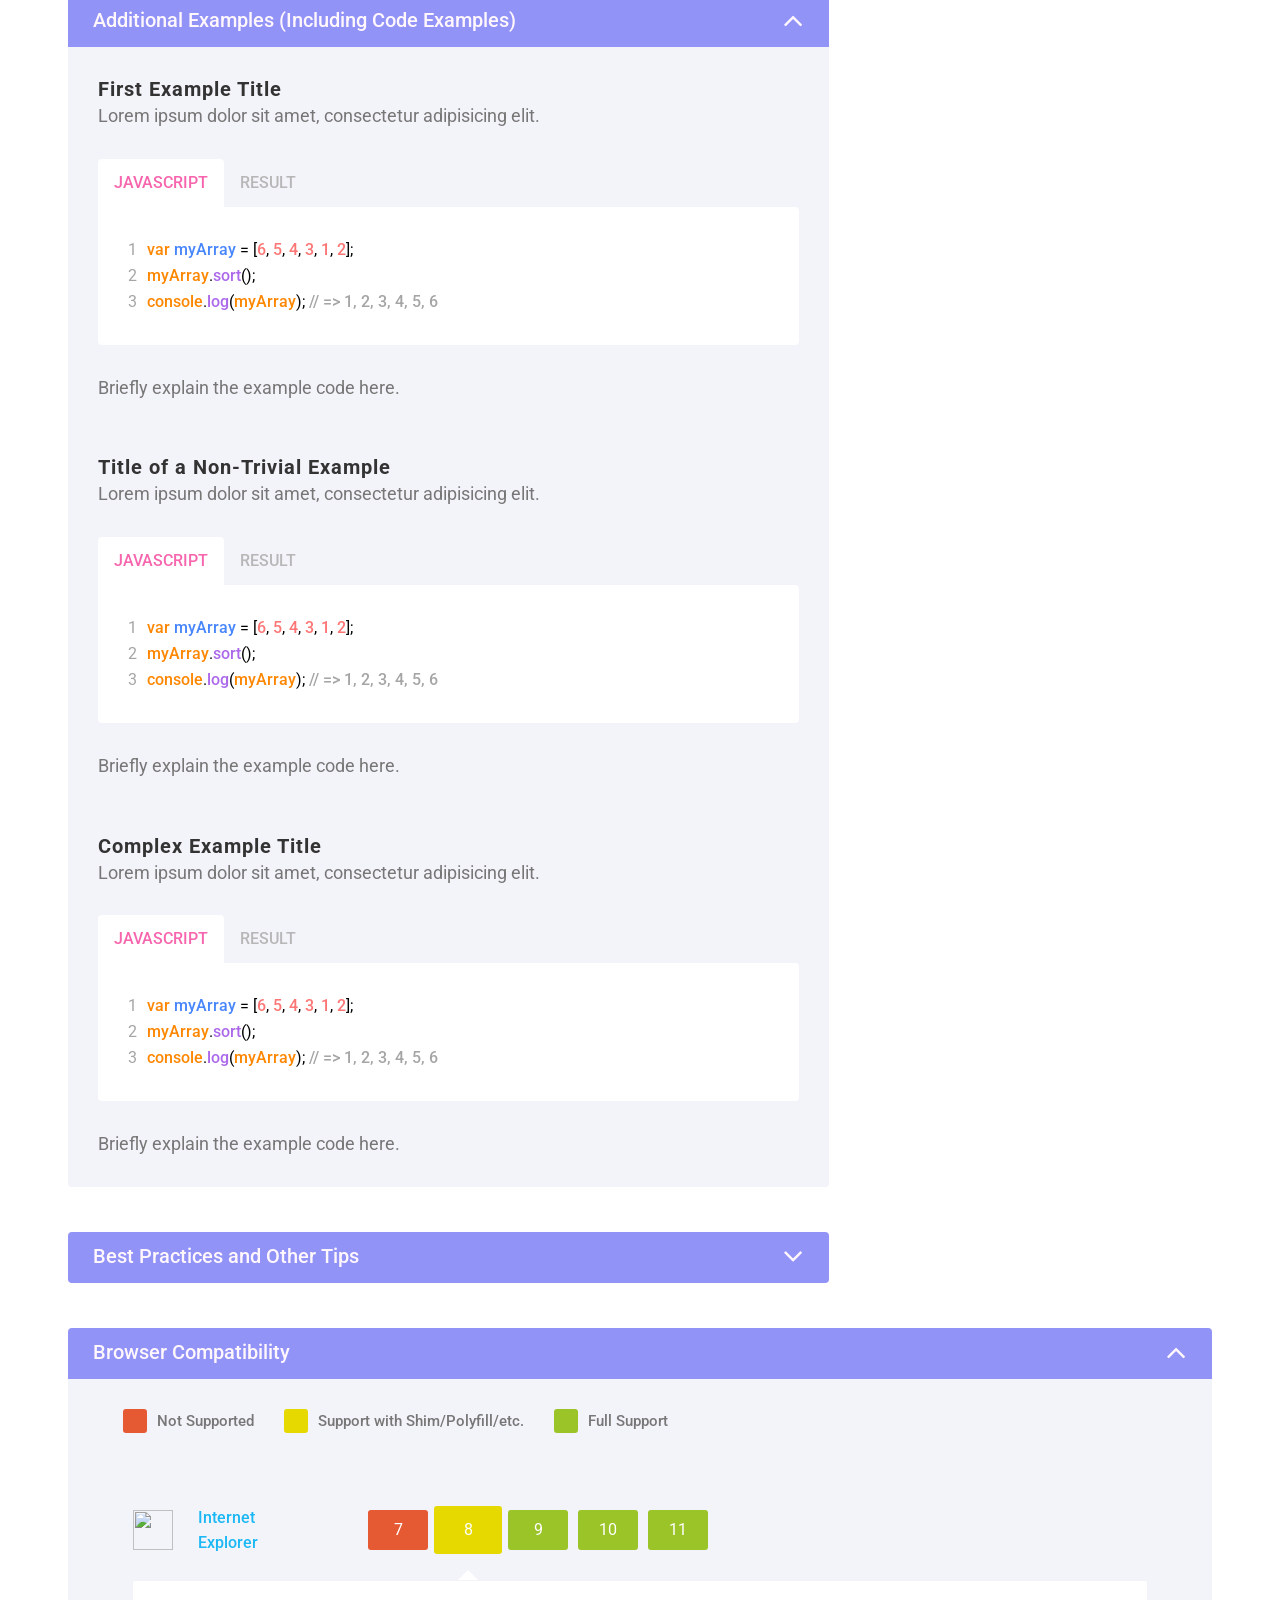
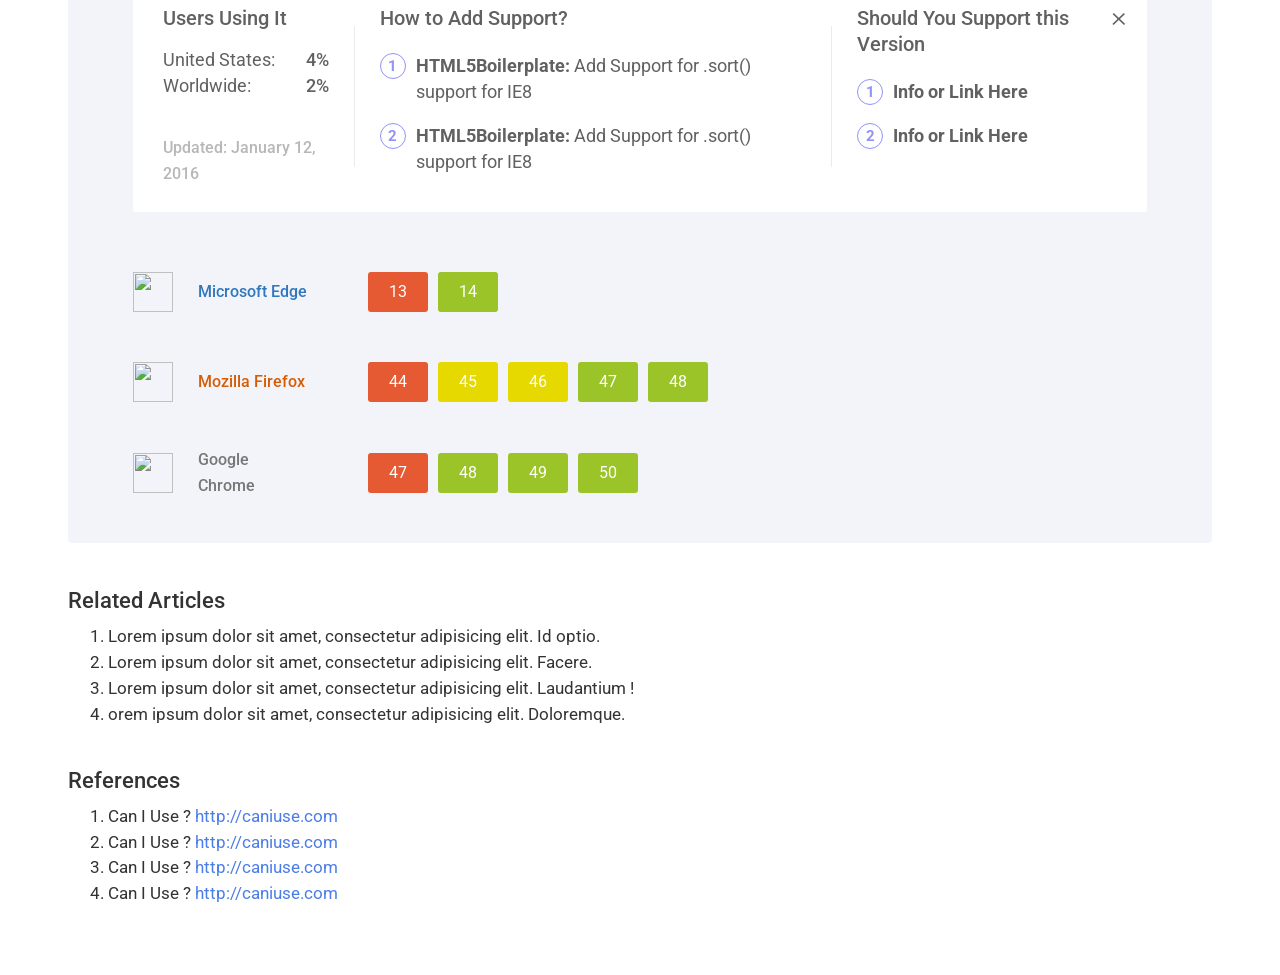
==== commit 53e9adcc: "browser support animations" ====
--- a/index.html
+++ b/index.html
@@ -327,30 +327,28 @@
                                         </div>
                                         <div class="browser--version">
                                             <div class="version not-supported">
-                                                <input id="ie7" type="radio" name="ie" value="ie7" checked>
+                                                <input id="ie7" type="radio" class="bs__version-radio" name="ie" value="ie7">
                                                 <label for="ie7">7</label>
                                             </div>
                                             <div class="version partial-supported version--selected">
-                                                <input id="ie8" type="radio" name="ie" value="ie8">
+                                                <input id="ie8" type="radio" class="bs__version-radio" name="ie" value="ie8" checked>
                                                 <label for="ie8">8</label>
                                             </div>
                                             <div class="version fully-supported">
-                                                <input id="ie9" type="radio" name="ie" value="ie9">
+                                                <input id="ie9" type="radio" class="bs__version-radio" name="ie" value="ie9">
                                                 <label for="ie9">9</label>
                                             </div>
                                             <div class="version fully-supported">
-                                                <input id="ie10" type="radio" name="ie" value="ie10">
+                                                <input id="ie10" type="radio" class="bs__version-radio" name="ie" value="ie10">
                                                 <label for="ie10">10</label>
                                             </div>
                                             <div class="version fully-supported">
-                                                <input id="ie11" type="radio" name="ie" value="ie11">
+                                                <input id="ie11" type="radio" class="bs__version-radio" name="ie" value="ie11">
                                                 <label for="ie11">11</label>
                                             </div>
                                         </div>
                                     </div>
                                     <div class="info-container info-container--show">
-                                        <div id="ie7-info" class="version-info not-supported">
-                                        </div>
                                         <div id="ie8-info" class="version-info version-info--selected">
                                             <div class="version-info__section version-info__use">
                                                 <div class="title">Users Using It</div>
@@ -400,11 +398,11 @@
                                             <img src="assets/icons/edge.svg" alt="">Microsoft Edge</div>
                                         <div class="browser--version">
                                             <div class="version not-supported">
-                                                <input id="edge13" type="radio" name="edge" value="edge13" checked>
+                                                <input id="edge13" type="radio" class="bs__version-radio" name="edge" value="edge13" checked>
                                                 <label for="edge13">13</label>
                                             </div>
                                             <div class="version fully-supported">
-                                                <input id="edge14" type="radio" name="edge" value="edge14">
+                                                <input id="edge14" type="radio" class="bs__version-radio" name="edge" value="edge14">
                                                 <label for="edge14">14</label>
                                             </div>
                                         </div>
@@ -416,25 +414,109 @@
                                             <img src="assets/icons/firefox.svg" alt="">Mozilla Firefox</div>
                                         <div class="browser--version">
                                             <div class="version not-supported">
-                                                <input id="firefox44" type="radio" name="firefox" value="firefox44">
+                                                <input id="firefox44" type="radio" class="bs__version-radio" name="firefox" value="firefox44">
                                                 <label for="firefox44">44</label>
                                             </div>
-                                            <div class="version fully-supported">
-                                                <input id="firefox45" type="radio" name="firefox" value="firefox45">
+                                            <div class="version partial-supported">
+                                                <input id="firefox45" type="radio" class="bs__version-radio" name="firefox" value="firefox45">
                                                 <label for="firefox45">45</label>
                                             </div>
-                                            <div class="version fully-supported">
-                                                <input id="firefox46" type="radio" name="firefox" value="firefox46">
+                                            <div class="version partial-supported">
+                                                <input id="firefox46" type="radio" class="bs__version-radio" name="firefox" value="firefox46">
                                                 <label for="firefox46">46</label>
                                             </div>
                                             <div class="version fully-supported">
-                                                <input id="firefox47" type="radio" name="firefox" value="firefox47">
+                                                <input id="firefox47" type="radio" class="bs__version-radio" name="firefox" value="firefox47">
                                                 <label for="firefox47">47</label>
                                             </div>
                                             <div class="version fully-supported">
-                                                <input id="firefox48" type="radio" name="firefox" value="firefox48">
+                                                <input id="firefox48" type="radio" class="bs__version-radio" name="firefox" value="firefox48">
                                                 <label for="firefox48">48</label>
                                             </div>
+                                        </div>
+                                    </div>
+                                    <div class="info-container">
+                                        <div id="firefox45-info" class="version-info">
+                                            <div class="version-info__section version-info__use">
+                                                <div class="title">Users Using It</div>
+                                                <div class="usage-list">
+                                                    <div class="usage-list__item">
+                                                        <div class="usage-list__item__label">United States:</div>
+                                                        <div class="usage-list__item__data">4%</div>
+                                                    </div>
+                                                    <div class="usage-list__item">
+                                                        <div class="usage-list__item__label">Worldwide:</div>
+                                                        <div class="usage-list__item__data">2%</div>
+                                                    </div>
+                                                </div>
+                                                <div class="note">Updated: February 12, 2016</div>
+                                            </div>
+                                            <div class="version-info__separator"></div>
+                                            <div class="version-info__section version-info__support">
+                                                <div class="title">How to Add Support?</div>
+                                                <div class="numbered-list">
+                                                    <div class="numbered-list__item">
+                                                        <strong>HTML5Boilerplate:</strong> Add Support for .sort() support for IE8
+                                                    </div>
+                                                    <div class="numbered-list__item">
+                                                        <strong>HTML5Boilerplate:</strong> Add Support for .sort() support for IE8
+                                                    </div>
+                                                </div>
+                                            </div>
+                                            <div class="version-info__separator"></div>
+                                            <div class="version-info__section version-info__support">
+                                                <div class="title">Should You Support this Version</div>
+                                                <div class="numbered-list">
+                                                    <div class="numbered-list__item">
+                                                        <strong>Info or Link Here</strong>
+                                                    </div>
+                                                    <div class="numbered-list__item">
+                                                        <strong>Info or Link Here</strong>
+                                                    </div>
+                                                </div>
+                                            </div>
+                                            <div class="version-info__close">&#x00D7;</div>
+                                        </div>
+                                        <div id="firefox46-info" class="version-info">
+                                            <div class="version-info__section version-info__use">
+                                                <div class="title">Users Using It</div>
+                                                <div class="usage-list">
+                                                    <div class="usage-list__item">
+                                                        <div class="usage-list__item__label">United States:</div>
+                                                        <div class="usage-list__item__data">4%</div>
+                                                    </div>
+                                                    <div class="usage-list__item">
+                                                        <div class="usage-list__item__label">Worldwide:</div>
+                                                        <div class="usage-list__item__data">2%</div>
+                                                    </div>
+                                                </div>
+                                                <div class="note">Updated: March 12, 2016</div>
+                                            </div>
+                                            <div class="version-info__separator"></div>
+                                            <div class="version-info__section version-info__support">
+                                                <div class="title">How to Add Support?</div>
+                                                <div class="numbered-list">
+                                                    <div class="numbered-list__item">
+                                                        <strong>HTML5Boilerplate:</strong> Add Support for .sort() support for IE8
+                                                    </div>
+                                                    <div class="numbered-list__item">
+                                                        <strong>HTML5Boilerplate:</strong> Add Support for .sort() support for IE8
+                                                    </div>
+                                                </div>
+                                            </div>
+                                            <div class="version-info__separator"></div>
+                                            <div class="version-info__section version-info__support">
+                                                <div class="title">Should You Support this Version</div>
+                                                <div class="numbered-list">
+                                                    <div class="numbered-list__item">
+                                                        <strong>Info or Link Here</strong>
+                                                    </div>
+                                                    <div class="numbered-list__item">
+                                                        <strong>Info or Link Here</strong>
+                                                    </div>
+                                                </div>
+                                            </div>
+                                            <div class="version-info__close">&#x00D7;</div>
                                         </div>
                                     </div>
                                 </div>
@@ -444,19 +526,19 @@
                                             <img src="assets/icons/chrome.svg" alt="">Google Chrome</div>
                                         <div class="browser--version">
                                             <div class="version not-supported">
-                                                <input id="chrome47" type="radio" name="chrome47" value="chrome47" checked>
+                                                <input id="chrome47" type="radio" class="bs__version-radio" name="chrome47" value="chrome47" checked>
                                                 <label for="chrome47">47</label>
                                             </div>
                                             <div class="version fully-supported">
-                                                <input id="chrome48" type="radio" name="chrome48" value="chrome48">
+                                                <input id="chrome48" type="radio" class="bs__version-radio" name="chrome48" value="chrome48">
                                                 <label for="chrome48">48</label>
                                             </div>
                                             <div class="version fully-supported">
-                                                <input id="chrome49" type="radio" name="chrome49" value="chrome49" checked>
+                                                <input id="chrome49" type="radio" class="bs__version-radio" name="chrome49" value="chrome49" checked>
                                                 <label for="chrome49">49</label>
                                             </div>
                                             <div class="version fully-supported">
-                                                <input id="chrome50" type="radio" name="chrome50" value="chrome50">
+                                                <input id="chrome50" type="radio" class="bs__version-radio" name="chrome50" value="chrome50">
                                                 <label for="chrome50">50</label>
                                             </div>
                                         </div>
--- a/browser-support-molecule.css
+++ b/browser-support-molecule.css
@@ -5,12 +5,12 @@
     font-family: Roboto, sans-serif;
     text-rendering: optimizeLegibility;
     -webkit-font-smoothing: antialiased;
-    -moz-osx-font-smoothing: grayscale;
+    -moz-osx-font-smoothing: grayscale
 }
 
 body {
     font-size: 16px;
-    line-height: 1.618em;
+    line-height: 1.618em
 }
 
 .browser-support {
@@ -20,10 +20,8 @@
 .container {
     max-width: 1290px;
     margin: 0 auto;
-    display: -webkit-flex;
-    display: -ms-flexbox;
-    display: flex;
-    -webkit-flex-direction: column;
+    display: -ms-flexbox;
+    display: flex;
     -ms-flex-direction: column;
     flex-direction: column;
     padding-left: 20px;
@@ -39,26 +37,21 @@
 }
 
 .cs {
-    display: -webkit-flex;
-    display: -ms-flexbox;
-    display: flex;
-    -webkit-flex-wrap: wrap;
+    display: -ms-flexbox;
+    display: flex;
     -ms-flex-wrap: wrap;
     flex-wrap: wrap
 }
 
 .cs__main {
-    -webkit-flex: 1 0 100%;
     -ms-flex: 1 0 100%;
     flex: 1 0 100%;
-    -webkit-order: 1;
     -ms-flex-order: 1;
-    order: 1;
+    order: 1
 }
 
 @media only screen and (min-width:769px) {
     .cs__main {
-        -webkit-flex: 1 0 70%;
         -ms-flex: 1 0 70%;
         flex: 1 0 70%;
         padding-right: 40px
@@ -126,7 +119,7 @@
 }
 
 .cs__main--examples .example__container:nth-last-of-type(1) {
-    margin-bottom: 45px;
+    margin-bottom: 45px
 }
 
 .cb {
@@ -134,9 +127,8 @@
 }
 
 .cb__buttons {
-    display: -webkit-flex;
-    display: -ms-flexbox;
-    display: flex;
+    display: -ms-flexbox;
+    display: flex
 }
 
 .cb__buttons__button {
@@ -147,12 +139,12 @@
     font-weight: 500;
     line-height: 1.5em;
     padding: .75em 1em;
-    text-align: center;
+    text-align: center
 }
 
 .cb__buttons__button--active {
     background-color: #f6f6f6;
-    color: #F665AD
+    color: #f665ad
 }
 
 .cb__code-container {
@@ -171,32 +163,32 @@
 }
 
 .code-container__code--syntax .hl {
-    font-weight: 500;
+    font-weight: 500
 }
 
 .code-container__code--syntax .line-number {
     color: #a5a5a5;
-    margin-right: 10px;
-}
-
-.code-container__code--syntax .keyword, .code-container__code--syntax .var-usage{
-    color: #fe8702;
+    margin-right: 10px
+}
+
+.code-container__code--syntax .keyword, .code-container__code--syntax .var-usage {
+    color: #fe8702
 }
 
 .code-container__code--syntax .var-declare {
-    color: #4886fc;
+    color: #4886fc
 }
 
 .code-container__code--syntax .function-call {
-    color: #ac69ea;
+    color: #ac69ea
 }
 
 .code-container__code--syntax .const-number {
-    color: #fd7676;
+    color: #fd7676
 }
 
 .code-container__code--syntax .comment {
-    color: #a5a5a5;
+    color: #a5a5a5
 }
 
 .tb {
@@ -209,14 +201,12 @@
     -moz-user-select: none;
     -ms-user-select: none;
     user-select: none;
-    background-color: #9193F7;
+    background-color: #9193f7;
     border-radius: 4px;
     color: #fff7fc;
-    display: -webkit-flex;
     display: -ms-flexbox;
     display: flex;
     padding: 8px 25px;
-    -webkit-justify-content: space-between;
     -ms-flex-pack: justify;
     justify-content: space-between
 }
@@ -245,7 +235,7 @@
 }
 
 .tb__content {
-    background-color: #F3F3FA;
+    background-color: #f3f3fa;
     border-bottom-left-radius: 4px;
     border-bottom-right-radius: 4px;
     display: none;
@@ -272,11 +262,11 @@
 }
 
 .tb__content .cb__buttons__button {
-    background-color: #f3f3fa;
+    background-color: #f3f3fa
 }
 
 .tb__content .cb__buttons__button--active, .tb__content .cb__code-container {
-    background-color: #ffffff;
+    background-color: #fff
 }
 
 .cs__main .tb {
@@ -288,11 +278,8 @@
 }
 
 .cs__aside {
-    /*background-color: #f3f3fA;*/
-    -webkit-flex: 1 0 100%;
     -ms-flex: 1 0 100%;
     flex: 1 0 100%;
-    -webkit-order: 4;
     -ms-flex-order: 4;
     order: 4;
     padding: 10px;
@@ -304,29 +291,28 @@
         padding: 0;
         border-top: none;
         margin: 0;
-        -webkit-order: 2;
         -ms-flex-order: 2;
         order: 2;
-        -webkit-flex: 1 0 30%;
         -ms-flex: 1 0 30%;
         flex: 1 0 30%
     }
 }
 
 .cs__aside--qa {
-    padding: 30px 22px 26px;
-    background-color: #F3F3FA;;
+    padding: 30px 22px 26px
+}
+
+.cs__aside--other, .cs__aside--qa {
+    background-color: #f3f3fa;
     margin-bottom: 35px
 }
 
 .cs__aside--other {
-    padding: 35px 22px 45px;
-    background-color: #F3F3FA;
-    margin-bottom: 35px
+    padding: 35px 22px 45px
 }
 
 .cs__aside--qa .title {
-    color: #F665AD;
+    color: #f665ad;
     font-weight: 500;
     font-size: 18px
 }
@@ -342,22 +328,24 @@
 .cs__aside--qa .related {
     margin-top: 35px;
     padding-bottom: 5px;
-    border-bottom: 1px solid #797CF3;
+    border-bottom: 1px solid #797cf3
 }
 
 .cs__aside--qa .related .fa-angle-right {
     font-size: 22px;
-    color: #797CF3
+    color: #797cf3
 }
 
 .cs__aside--qa .related a {
     font-size: 15px;
     font-weight: 500;
-    color: #797CF3;
+    color: #797cf3;
     padding-left: 10px;
     text-decoration: none;
-    display: flex;
-    justify-content: space-between;
+    display: -ms-flexbox;
+    display: flex;
+    -ms-flex-pack: justify;
+    justify-content: space-between
 }
 
 .qna {
@@ -369,7 +357,7 @@
     line-height: 16px;
     font-weight: 400;
     font-size: 16px;
-    color: #7A6D73;
+    color: #7a6d73
 }
 
 .qna .answer, .qna .question {
@@ -377,10 +365,8 @@
 }
 
 .a__container, .q__container {
-    display: -webkit-flex;
-    display: -ms-flexbox;
-    display: flex;
-    -webkit-flex-direction: row;
+    display: -ms-flexbox;
+    display: flex;
     -ms-flex-direction: row;
     flex-direction: row
 }
@@ -388,13 +374,10 @@
 .a__container .ball, .q__container .ball {
     font-size: 15px;
     font-weight: 700;
-    display: -webkit-flex;
-    display: -ms-flexbox;
-    display: flex;
-    -webkit-justify-content: center;
+    display: -ms-flexbox;
+    display: flex;
     -ms-flex-pack: center;
     justify-content: center;
-    -webkit-align-items: center;
     -ms-flex-align: center;
     align-items: center;
     color: #fff;
@@ -406,32 +389,34 @@
 }
 
 .q__container .ball {
-    background-color: #A9BAC5
+    background-color: #a9bac5
 }
 
 .a__container {
     margin-top: 8px;
+    -ms-flex-align: center;
+    -ms-grid-row-align: center;
     align-items: center
 }
 
 .qna.no .a__container .ball {
-    background-color: #FEA7A7
+    background-color: #fea7a7
 }
 
 .qna.yes .a__container .ball {
-    background-color: #98D59A
+    background-color: #98d59a
 }
 
 .qna.no .answer {
-    color: #FD595B
+    color: #fd595b
 }
 
 .qna.yes .answer {
-    color: #16B108
+    color: #16b108
 }
 
 .cs__aside--other .title {
-    color: #F665AD;
+    color: #f665ad;
     font-weight: 500;
     font-size: 18px
 }
@@ -441,10 +426,10 @@
 }
 
 .cs__aside--other .native .title, .cs__aside--other .non-native .title {
-    color: #8D8488;
+    color: #8d8488;
     font-weight: 600;
     font-size: 16px;
-    text-transform: uppercase;
+    text-transform: uppercase
 }
 
 .cs__aside--other .native ul, .cs__aside--other .non-native ul {
@@ -454,13 +439,13 @@
 }
 
 .cs__aside--other .native ul li, .cs__aside--other .non-native ul li {
-    color: #8D8488;
+    color: #8d8488;
     font-weight: 400
 }
 
 .cs__aside--other .library .title {
     font-size: 16px;
-    text-transform: none;
+    text-transform: none
 }
 
 .libraries .library {
@@ -473,50 +458,41 @@
 
 .cs__bs {
     padding-top: 45px;
-    -webkit-flex: 1 0 100%;
     -ms-flex: 1 0 100%;
     flex: 1 0 100%;
-    -webkit-order: 2;
     -ms-flex-order: 2;
     order: 2
 }
 
 @media only screen and (min-width:769px) {
     .cs__bs {
-        -webkit-order: 3;
         -ms-flex-order: 3;
         order: 3
     }
 }
 
 .bs__container {
-    -webkit-flex-direction: column;
     -ms-flex-direction: column;
     flex-direction: column
 }
 
 .bs__container, .bs__container .bs__label {
-    display: -webkit-flex;
     display: -ms-flexbox;
     display: flex
 }
 
 .bs__container .bs__label {
     margin-bottom: 40px;
-    -webkit-flex-wrap: wrap;
     -ms-flex-wrap: wrap;
     flex-wrap: wrap;
     padding-left: 25px
 }
 
 .bs__container .bs__label .status {
-    display: -webkit-flex;
-    display: -ms-flexbox;
-    display: flex;
-    -webkit-flex-direction: row;
+    display: -ms-flexbox;
+    display: flex;
     -ms-flex-direction: row;
     flex-direction: row;
-    -webkit-align-items: flex-start;
     -ms-flex-align: start;
     align-items: flex-start;
     margin-bottom: 5px;
@@ -541,15 +517,15 @@
 }
 
 .not-supported {
-    background-color: #E55933
+    background-color: #e55933
 }
 
 .partial-supported {
-    background-color: #E6D900
+    background-color: #e6d900
 }
 
 .fully-supported {
-    background-color: #9BC428
+    background-color: #9bc428
 }
 
 .bs__browser {
@@ -581,24 +557,21 @@
 }
 
 .browser {
-    -webkit-flex-wrap: wrap;
     -ms-flex-wrap: wrap;
     flex-wrap: wrap
 }
 
 .browser, .browser--name {
-    display: -webkit-flex;
     display: -ms-flexbox;
     display: flex;
     -ms-flex-align: center;
-    -webkit-align-items: center;
     align-items: center;
-    flex-basis: 175px;
+    -ms-flex-preferred-size: 175px;
+    flex-basis: 175px
 }
 
 .browser--name {
     margin-right: 55px;
-    -webkit-flex-direction: row;
     -ms-flex-direction: row;
     flex-direction: row;
     font-weight: 500
@@ -611,13 +584,10 @@
 }
 
 .browser--version {
-    display: -webkit-flex;
-    display: -ms-flexbox;
-    display: flex;
-    -webkit-align-items: center;
+    display: -ms-flexbox;
+    display: flex;
     -ms-flex-align: center;
     align-items: center;
-    -webkit-flex-wrap: wrap;
     -ms-flex-wrap: wrap;
     flex-wrap: wrap
 }
@@ -648,7 +618,7 @@
     display: none
 }
 
-.browser--version .version label {
+.browser--version .version.partial-supported label {
     cursor: pointer;
     display: block;
     width: 100%;
@@ -690,7 +660,6 @@
     display: none;
     padding: 25px 45px 0 30px;
     position: relative;
-    -webkit-flex-wrap: nowrap;
     -ms-flex-wrap: nowrap;
     flex-wrap: nowrap
 }
@@ -702,7 +671,6 @@
 }
 
 .version-info--selected {
-    display: -webkit-flex;
     display: -ms-flexbox;
     display: flex;
     flex-direction: row;
@@ -725,18 +693,18 @@
 }
 
 .version-info__separator {
-    background-color: #EBEBEB;
+    background-color: #ebebeb;
     margin: 20px 25px 45px;
     min-width: 1px
 }
 
 @media only screen and (max-width:850px) {
     .version-info__separator {
-        background-color: #EBEBEB;
+        background-color: #ebebeb;
         height: 1px;
         margin-bottom: 25px;
         width: 100%;
-        -webkit-align-self: center;
+        -ms-flex-item-align: center;
         align-self: center
     }
 }
@@ -755,14 +723,12 @@
 }
 
 .usage-list, .version-info__use {
-    display: -webkit-flex;
     display: -ms-flexbox;
     display: flex;
     -ms-flex-align: start;
     flex-direction: column;
     -ms-flex-direction: column;
     -webkit-flex-direction: column;
-    -webkit-align-items: flex-start;
     align-items: flex-start
 }
 
@@ -771,7 +737,6 @@
 }
 
 .usage-list__item {
-    display: -webkit-flex;
     display: -ms-flexbox;
     display: flex;
     flex-direction: row;
@@ -779,7 +744,6 @@
     -webkit-flex-direction: row;
     -ms-flex-pack: justify;
     width: 100%;
-    -webkit-justify-content: space-between;
     justify-content: space-between
 }
 
@@ -806,8 +770,8 @@
 }
 
 .numbered-list>.numbered-list__item:before {
-    border: 1px solid #9193F7;
-    color: #9193F7;
+    border: 1px solid #9193f7;
+    color: #9193f7;
     font-size: 15px;
     font-weight: 700;
     border-radius: 50%;
@@ -840,17 +804,14 @@
 .cs__footnote {
     padding-top: 25px;
     padding-bottom: 60px;
-    -webkit-flex: 1 0 100%;
     -ms-flex: 1 0 100%;
     flex: 1 0 100%;
-    -webkit-order: 3;
     -ms-flex-order: 3;
     order: 3
 }
 
 @media only screen and (min-width:769px) {
     .cs__footnote {
-        -webkit-order: 4;
         -ms-flex-order: 4;
         order: 4
     }
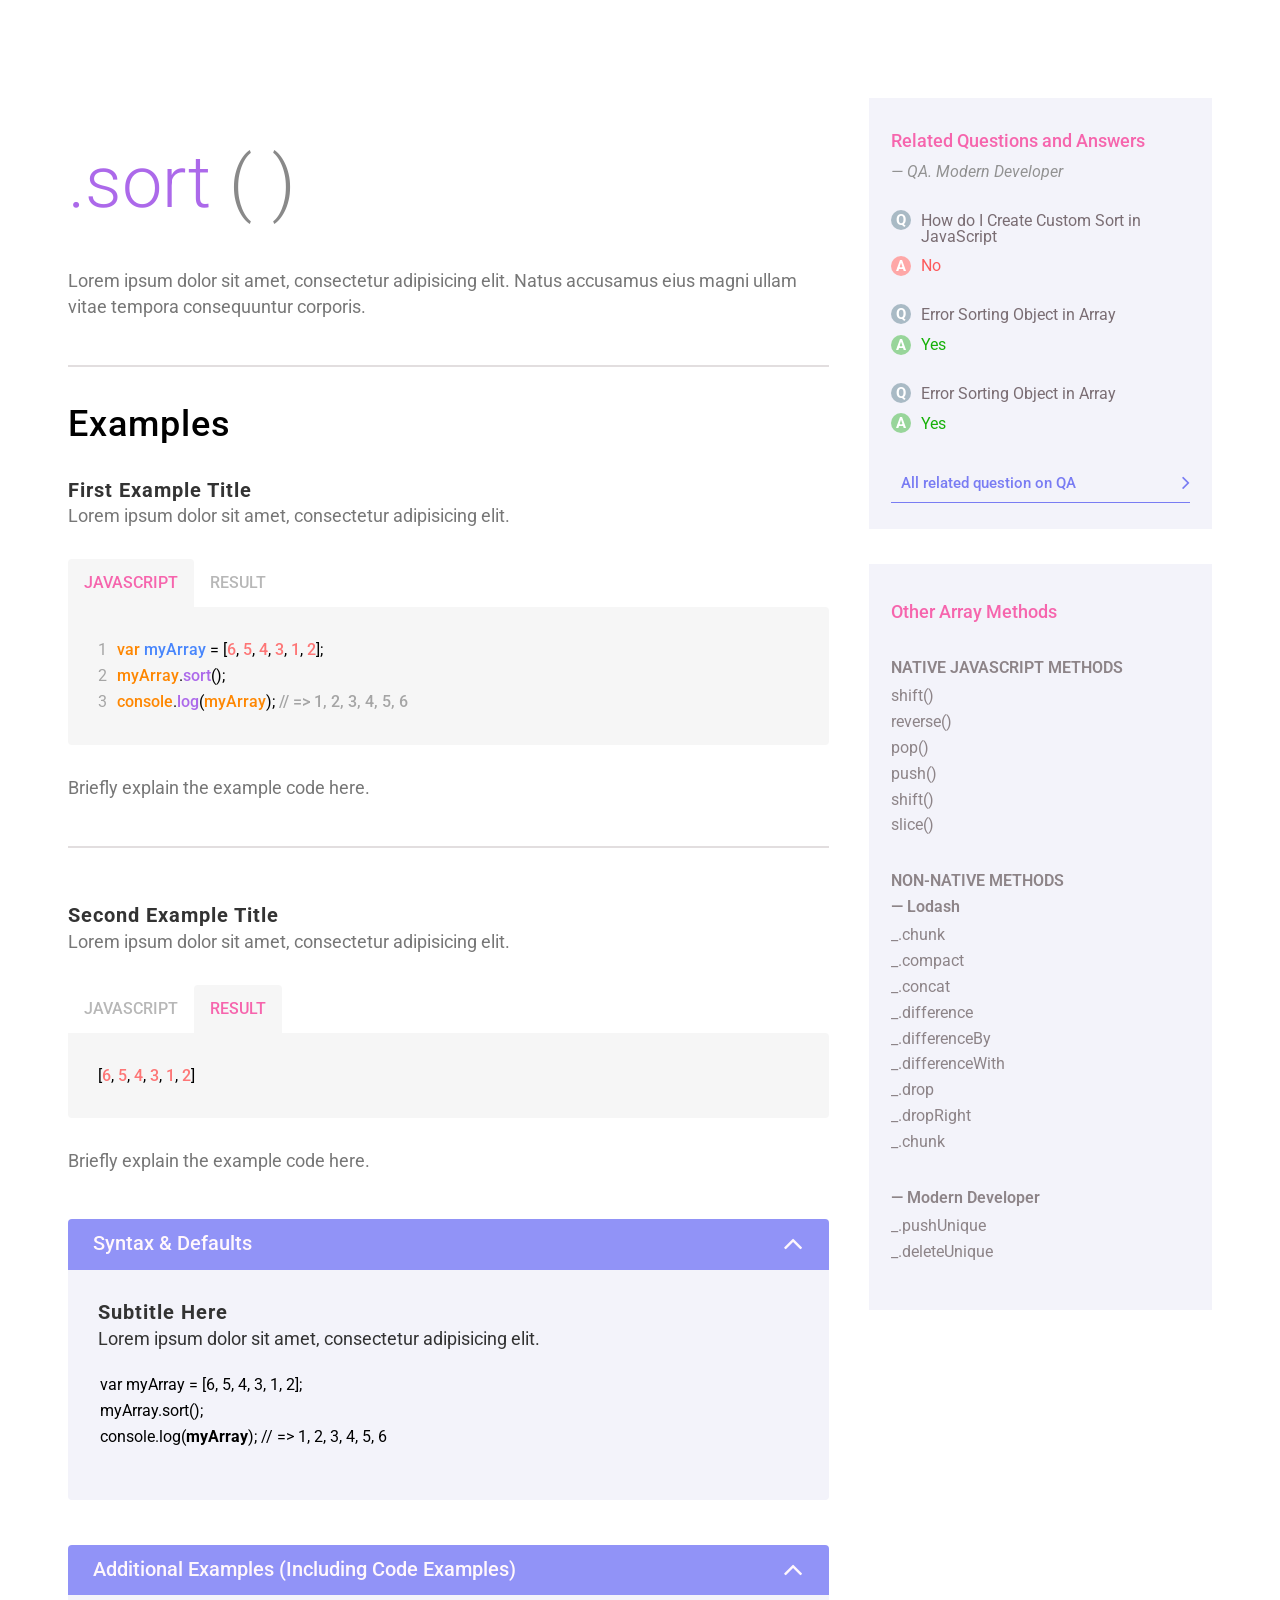
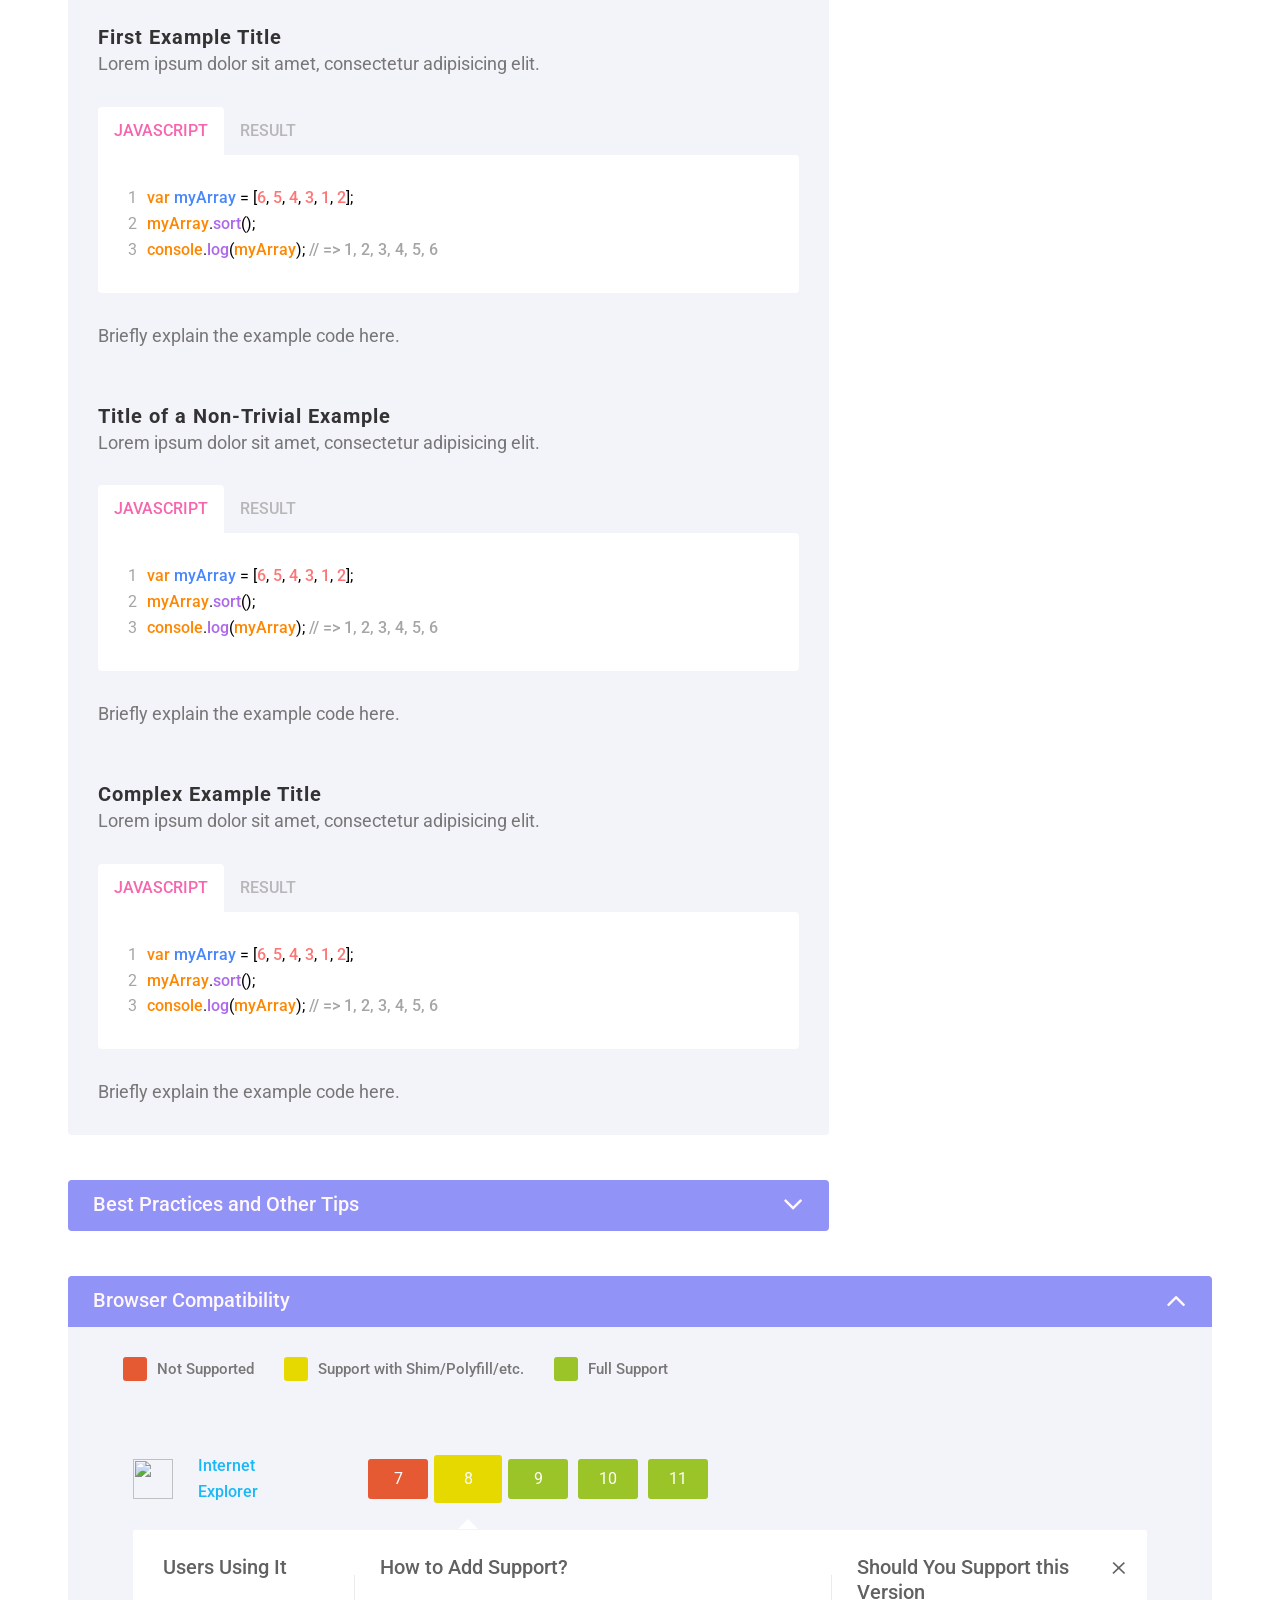
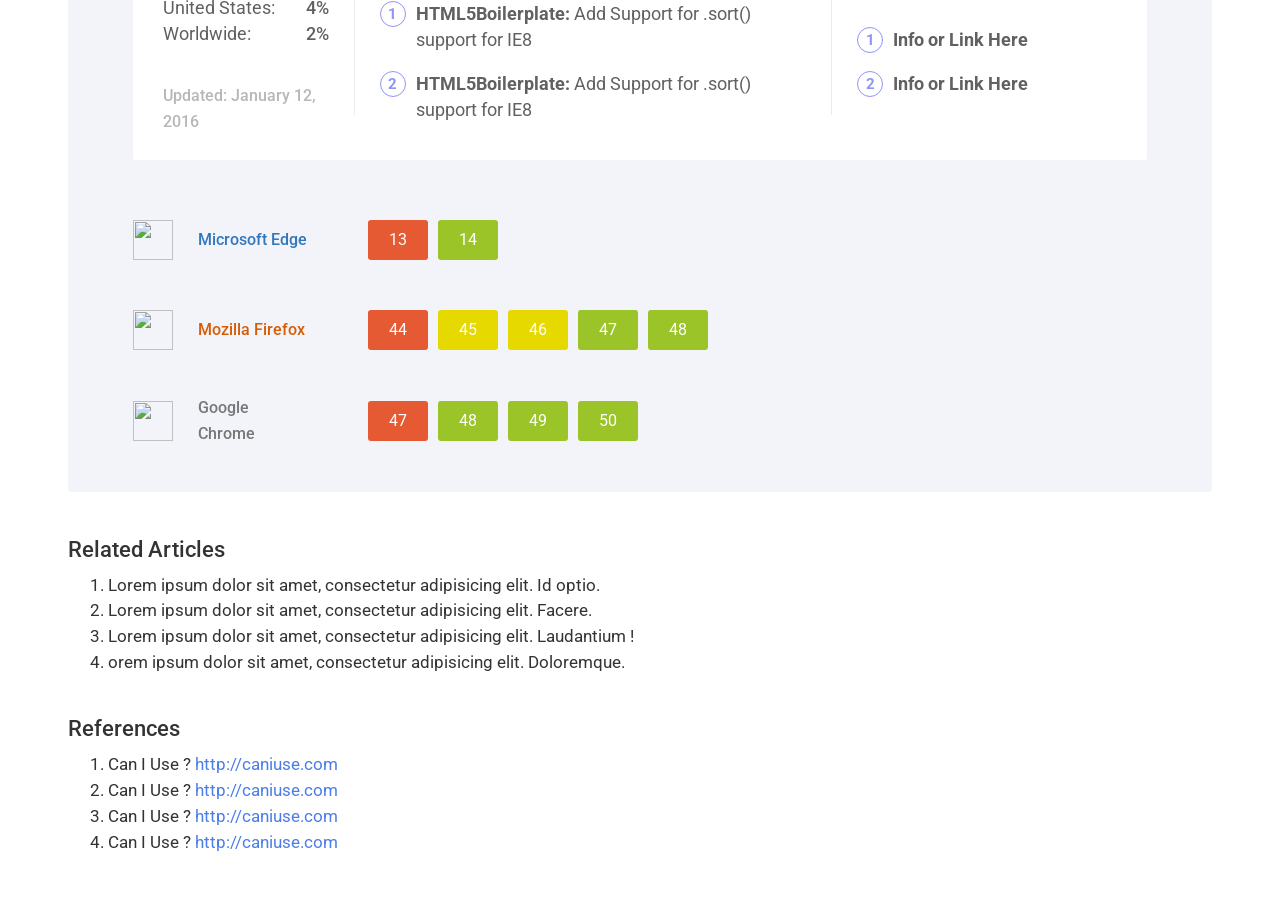
==== commit 87525764: "code box tab click" ====
--- a/index.html
+++ b/index.html
@@ -31,7 +31,7 @@
                                     <div class="cb__buttons__button cb__buttons__button--active">JAVASCRIPT</div>
                                     <div class="cb__buttons__button">RESULT</div>
                                 </div>
-                                <div class="cb__code-container">
+                                <div class="cb__code-container cb__code-container--active">
                                     <pre class="code-container__pre"><code
                                             class="code-container__code code-container__code--syntax"><span
                                             class="line-number">1</span><span class="hl keyword">var</span> <span
@@ -47,6 +47,14 @@
                                                 class="hl var-usage">myArray</span>); <span
                                                 class="hl comment">// => 1, 2, 3, 4, 5, 6</span></code></pre>
                                 </div>
+                                <div class="cb__code-container code-container__code--syntax">
+                                    [<span
+                                        class="hl const-number">6</span>, <span
+                                        class="hl const-number">5</span>, <span
+                                        class="hl const-number">4</span>, <span
+                                        class="hl const-number">3</span>, <span
+                                        class="hl const-number">1</span>, <span class="hl const-number">2</span>]
+                                </div>
                             </div>
                             <div class="desc">Briefly explain the example code here.</div>
                         </div>
@@ -56,8 +64,8 @@
                             <div class="intro">Lorem ipsum dolor sit amet, consectetur adipisicing elit.</div>
                             <div class="cb">
                                 <div class="cb__buttons">
-                                    <div class="cb__buttons__button cb__buttons__button--active">JAVASCRIPT</div>
-                                    <div class="cb__buttons__button">RESULT</div>
+                                    <div class="cb__buttons__button">JAVASCRIPT</div>
+                                    <div class="cb__buttons__button cb__buttons__button--active">RESULT</div>
                                 </div>
                                 <div class="cb__code-container"><pre class="code-container__pre"><code
                                         class="code-container__code code-container__code--syntax"><span
@@ -74,6 +82,14 @@
                                             class="hl var-usage">myArray</span>); <span
                                             class="hl comment">// => 1, 2, 3, 4, 5, 6</span></code></pre>
                                 </div>
+                                <div class="cb__code-container code-container__code--syntax cb__code-container--active">
+                                    [<span
+                                        class="hl const-number">6</span>, <span
+                                        class="hl const-number">5</span>, <span
+                                        class="hl const-number">4</span>, <span
+                                        class="hl const-number">3</span>, <span
+                                        class="hl const-number">1</span>, <span class="hl const-number">2</span>]
+                                </div>
                             </div>
                             <div class="desc">Briefly explain the example code here.</div>
                         </div>
@@ -115,7 +131,7 @@
                                         <div class="cb__buttons__button cb__buttons__button--active">JAVASCRIPT</div>
                                         <div class="cb__buttons__button">RESULT</div>
                                     </div>
-                                    <div class="cb__code-container"><pre class="code-container__pre"><code
+                                    <div class="cb__code-container cb__code-container--active"><pre class="code-container__pre"><code
                                             class="code-container__code code-container__code--syntax"><span
                                             class="line-number">1</span><span class="hl keyword">var</span> <span
                                             class="hl var-declare">myArray</span> = [<span
@@ -130,6 +146,14 @@
                                                 class="hl var-usage">myArray</span>); <span
                                                 class="hl comment">// => 1, 2, 3, 4, 5, 6</span></code></pre>
                                     </div>
+                                    <div class="cb__code-container code-container__code--syntax">
+                                        [<span
+                                            class="hl const-number">6</span>, <span
+                                            class="hl const-number">5</span>, <span
+                                            class="hl const-number">4</span>, <span
+                                            class="hl const-number">3</span>, <span
+                                            class="hl const-number">1</span>, <span class="hl const-number">2</span>]
+                                    </div>
                                 </div>
                                 <div class="desc">Briefly explain the example code here.</div>
                             </div>
@@ -141,7 +165,7 @@
                                         <div class="cb__buttons__button cb__buttons__button--active">JAVASCRIPT</div>
                                         <div class="cb__buttons__button">RESULT</div>
                                     </div>
-                                    <div class="cb__code-container"><pre class="code-container__pre"><code
+                                    <div class="cb__code-container cb__code-container--active"><pre class="code-container__pre"><code
                                             class="code-container__code code-container__code--syntax"><span
                                             class="line-number">1</span><span class="hl keyword">var</span> <span
                                             class="hl var-declare">myArray</span> = [<span
@@ -156,6 +180,14 @@
                                                 class="hl var-usage">myArray</span>); <span
                                                 class="hl comment">// => 1, 2, 3, 4, 5, 6</span></code></pre>
                                     </div>
+                                    <div class="cb__code-container code-container__code--syntax">
+                                        [<span
+                                            class="hl const-number">6</span>, <span
+                                            class="hl const-number">5</span>, <span
+                                            class="hl const-number">4</span>, <span
+                                            class="hl const-number">3</span>, <span
+                                            class="hl const-number">1</span>, <span class="hl const-number">2</span>]
+                                    </div>
                                 </div>
                                 <div class="desc">Briefly explain the example code here.</div>
                             </div>
@@ -167,7 +199,7 @@
                                         <div class="cb__buttons__button cb__buttons__button--active">JAVASCRIPT</div>
                                         <div class="cb__buttons__button">RESULT</div>
                                     </div>
-                                    <div class="cb__code-container"><pre class="code-container__pre"><code
+                                    <div class="cb__code-container cb__code-container--active"><pre class="code-container__pre"><code
                                             class="code-container__code code-container__code--syntax"><span
                                             class="line-number">1</span><span class="hl keyword">var</span> <span
                                             class="hl var-declare">myArray</span> = [<span
@@ -181,6 +213,14 @@
                                                 class="hl function-call">log</span>(<span
                                                 class="hl var-usage">myArray</span>); <span
                                                 class="hl comment">// => 1, 2, 3, 4, 5, 6</span></code></pre>
+                                    </div>
+                                    <div class="cb__code-container code-container__code--syntax">
+                                        [<span
+                                            class="hl const-number">6</span>, <span
+                                            class="hl const-number">5</span>, <span
+                                            class="hl const-number">4</span>, <span
+                                            class="hl const-number">3</span>, <span
+                                            class="hl const-number">1</span>, <span class="hl const-number">2</span>]
                                     </div>
                                 </div>
                                 <div class="desc">Briefly explain the example code here.</div>
--- a/browser-support-molecule.css
+++ b/browser-support-molecule.css
@@ -150,7 +150,12 @@
 .cb__code-container {
     background-color: #f6f6f6;
     border-radius: 0 4px 4px;
+    display: none;
     padding: 30px
+}
+
+.cb__code-container--active {
+    display: block
 }
 
 .cb__code-container .code-container__pre {
@@ -614,8 +619,15 @@
     margin-right: 0
 }
 
-.browser--version .version input {
+.bs__version-radio {
     display: none
+}
+
+.bs__version-radio + label {
+    -webkit-user-select: none;
+    -moz-user-select: none;
+    -ms-user-select: none;
+    user-select: none;
 }
 
 .browser--version .version.partial-supported label {
@@ -792,7 +804,11 @@
     font-weight: 300;
     position: absolute;
     right: 20px;
-    top: 23px
+    top: 23px;
+    -webkit-user-select: none;
+    -moz-user-select: none;
+    -ms-user-select: none;
+    user-select: none
 }
 
 @media only screen and (max-width:850px) {
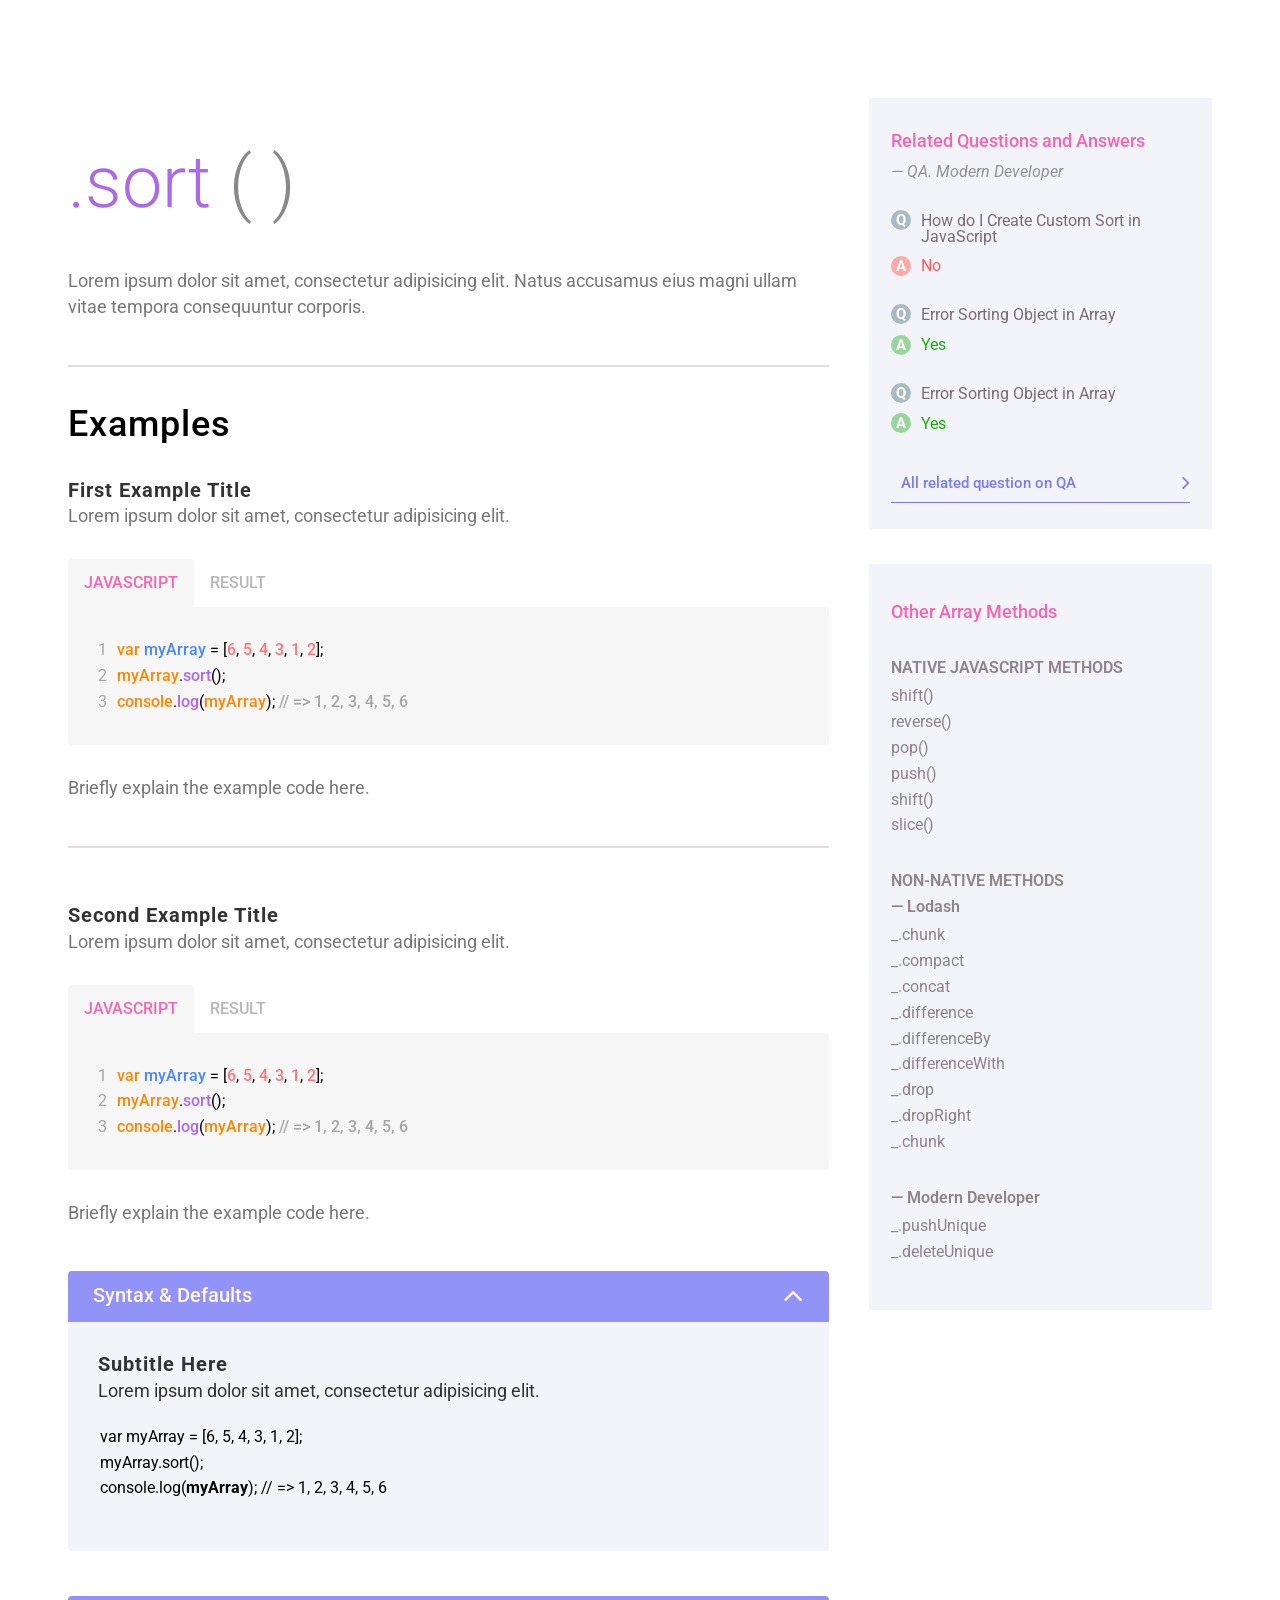
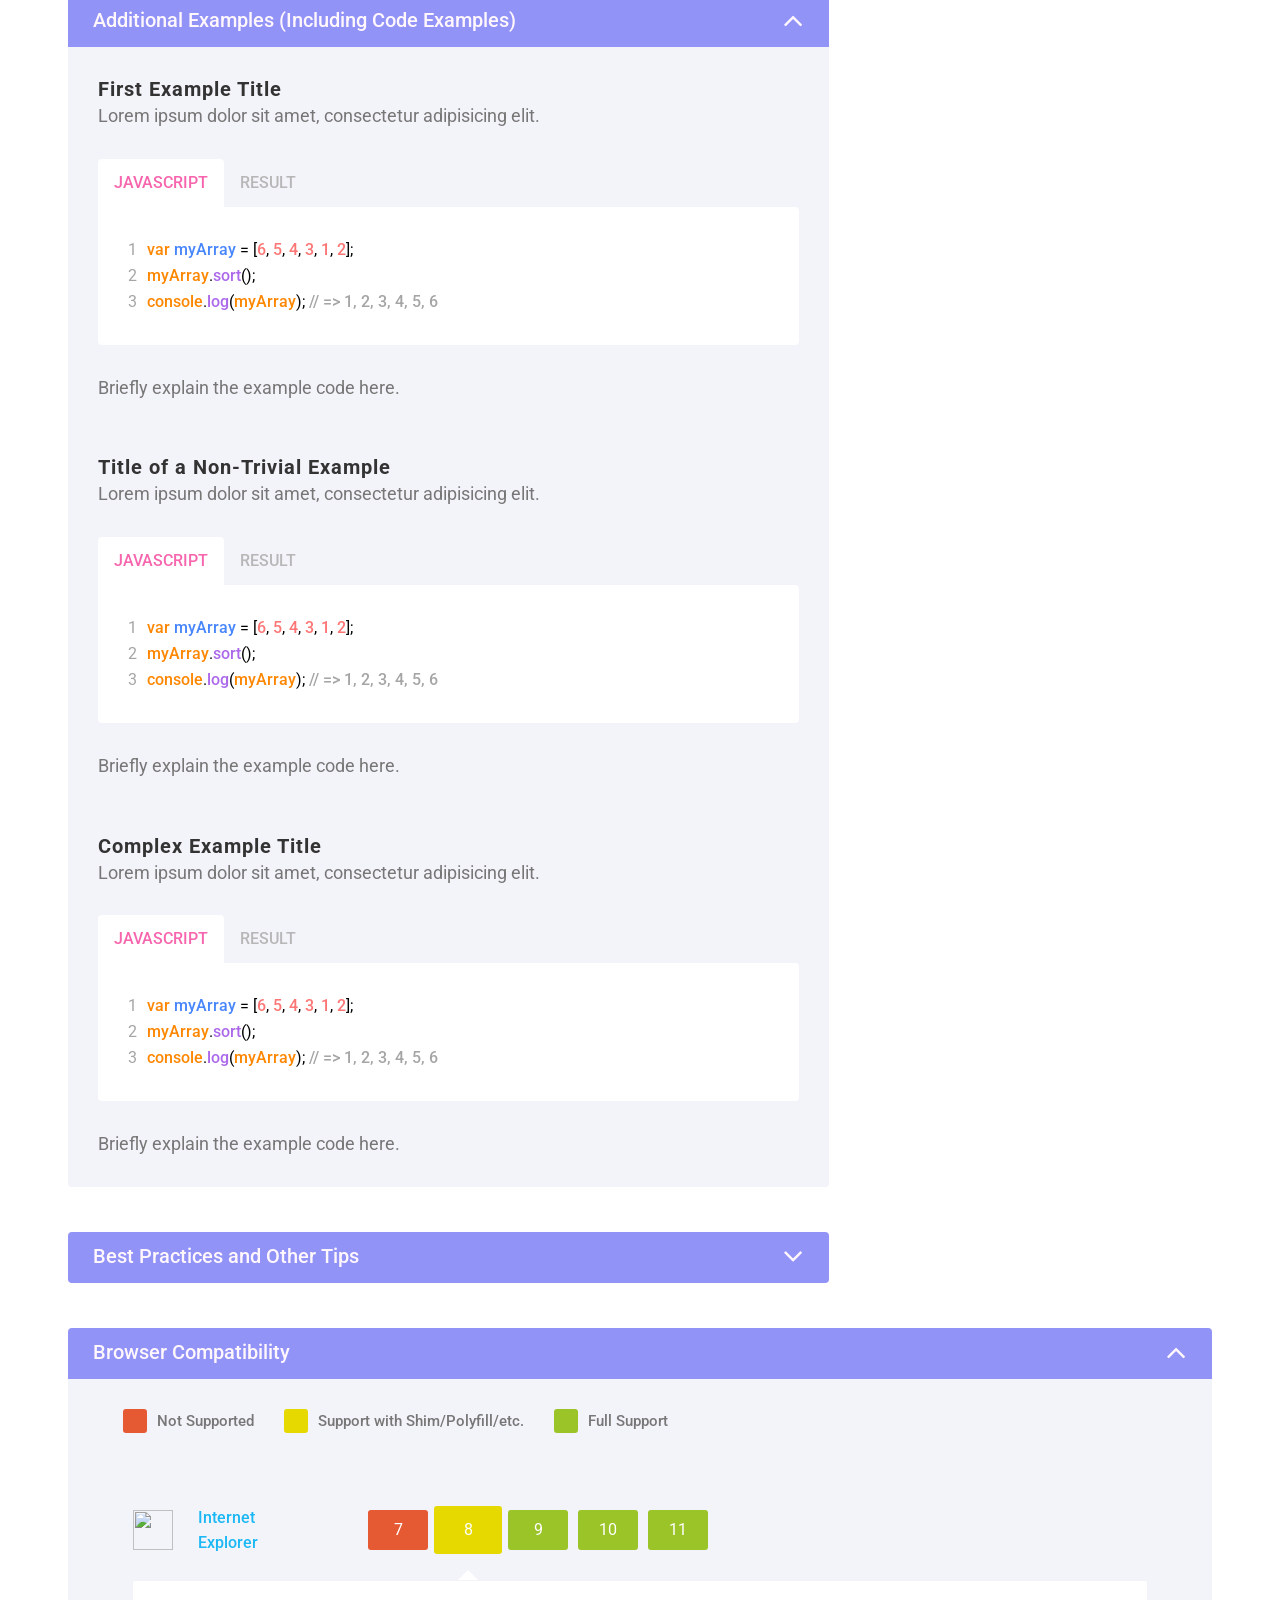
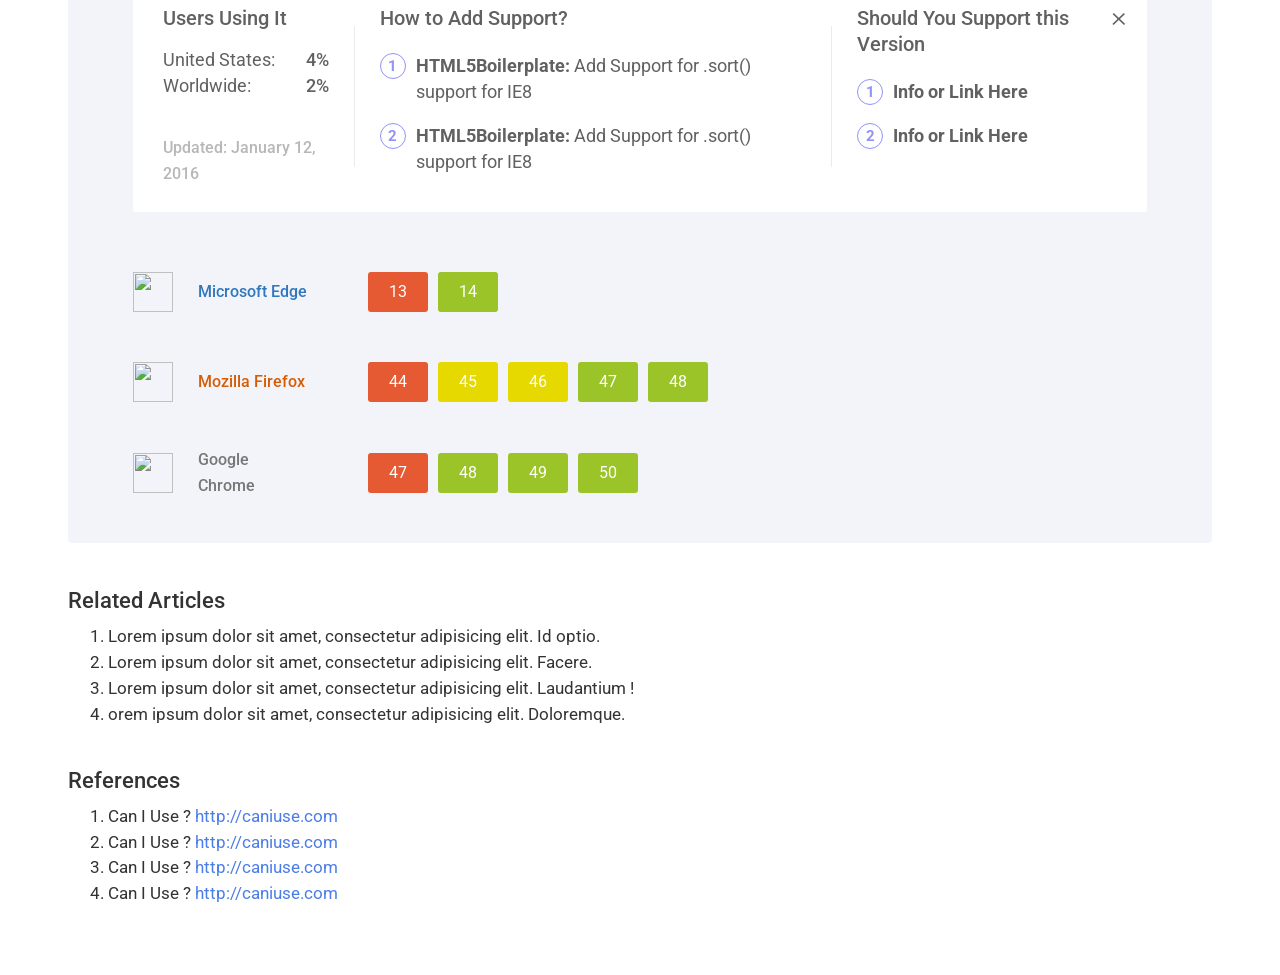
==== commit 242570c6: "Merge 81fedf1781b12fb7d267d50c648bc8b935a75aa5 into 26579034bd9479a3884591a53390589e5867bc09" ====
--- a/index.html
+++ b/index.html
@@ -31,7 +31,7 @@
                                     <div class="cb__buttons__button cb__buttons__button--active">JAVASCRIPT</div>
                                     <div class="cb__buttons__button">RESULT</div>
                                 </div>
-                                <div class="cb__code-container cb__code-container--active">
+                                <div class="cb__code-container">
                                     <pre class="code-container__pre"><code
                                             class="code-container__code code-container__code--syntax"><span
                                             class="line-number">1</span><span class="hl keyword">var</span> <span
@@ -47,14 +47,6 @@
                                                 class="hl var-usage">myArray</span>); <span
                                                 class="hl comment">// => 1, 2, 3, 4, 5, 6</span></code></pre>
                                 </div>
-                                <div class="cb__code-container code-container__code--syntax">
-                                    [<span
-                                        class="hl const-number">6</span>, <span
-                                        class="hl const-number">5</span>, <span
-                                        class="hl const-number">4</span>, <span
-                                        class="hl const-number">3</span>, <span
-                                        class="hl const-number">1</span>, <span class="hl const-number">2</span>]
-                                </div>
                             </div>
                             <div class="desc">Briefly explain the example code here.</div>
                         </div>
@@ -64,8 +56,8 @@
                             <div class="intro">Lorem ipsum dolor sit amet, consectetur adipisicing elit.</div>
                             <div class="cb">
                                 <div class="cb__buttons">
-                                    <div class="cb__buttons__button">JAVASCRIPT</div>
-                                    <div class="cb__buttons__button cb__buttons__button--active">RESULT</div>
+                                    <div class="cb__buttons__button cb__buttons__button--active">JAVASCRIPT</div>
+                                    <div class="cb__buttons__button">RESULT</div>
                                 </div>
                                 <div class="cb__code-container"><pre class="code-container__pre"><code
                                         class="code-container__code code-container__code--syntax"><span
@@ -82,14 +74,6 @@
                                             class="hl var-usage">myArray</span>); <span
                                             class="hl comment">// => 1, 2, 3, 4, 5, 6</span></code></pre>
                                 </div>
-                                <div class="cb__code-container code-container__code--syntax cb__code-container--active">
-                                    [<span
-                                        class="hl const-number">6</span>, <span
-                                        class="hl const-number">5</span>, <span
-                                        class="hl const-number">4</span>, <span
-                                        class="hl const-number">3</span>, <span
-                                        class="hl const-number">1</span>, <span class="hl const-number">2</span>]
-                                </div>
                             </div>
                             <div class="desc">Briefly explain the example code here.</div>
                         </div>
@@ -131,7 +115,7 @@
                                         <div class="cb__buttons__button cb__buttons__button--active">JAVASCRIPT</div>
                                         <div class="cb__buttons__button">RESULT</div>
                                     </div>
-                                    <div class="cb__code-container cb__code-container--active"><pre class="code-container__pre"><code
+                                    <div class="cb__code-container"><pre class="code-container__pre"><code
                                             class="code-container__code code-container__code--syntax"><span
                                             class="line-number">1</span><span class="hl keyword">var</span> <span
                                             class="hl var-declare">myArray</span> = [<span
@@ -146,14 +130,6 @@
                                                 class="hl var-usage">myArray</span>); <span
                                                 class="hl comment">// => 1, 2, 3, 4, 5, 6</span></code></pre>
                                     </div>
-                                    <div class="cb__code-container code-container__code--syntax">
-                                        [<span
-                                            class="hl const-number">6</span>, <span
-                                            class="hl const-number">5</span>, <span
-                                            class="hl const-number">4</span>, <span
-                                            class="hl const-number">3</span>, <span
-                                            class="hl const-number">1</span>, <span class="hl const-number">2</span>]
-                                    </div>
                                 </div>
                                 <div class="desc">Briefly explain the example code here.</div>
                             </div>
@@ -165,7 +141,7 @@
                                         <div class="cb__buttons__button cb__buttons__button--active">JAVASCRIPT</div>
                                         <div class="cb__buttons__button">RESULT</div>
                                     </div>
-                                    <div class="cb__code-container cb__code-container--active"><pre class="code-container__pre"><code
+                                    <div class="cb__code-container"><pre class="code-container__pre"><code
                                             class="code-container__code code-container__code--syntax"><span
                                             class="line-number">1</span><span class="hl keyword">var</span> <span
                                             class="hl var-declare">myArray</span> = [<span
@@ -180,14 +156,6 @@
                                                 class="hl var-usage">myArray</span>); <span
                                                 class="hl comment">// => 1, 2, 3, 4, 5, 6</span></code></pre>
                                     </div>
-                                    <div class="cb__code-container code-container__code--syntax">
-                                        [<span
-                                            class="hl const-number">6</span>, <span
-                                            class="hl const-number">5</span>, <span
-                                            class="hl const-number">4</span>, <span
-                                            class="hl const-number">3</span>, <span
-                                            class="hl const-number">1</span>, <span class="hl const-number">2</span>]
-                                    </div>
                                 </div>
                                 <div class="desc">Briefly explain the example code here.</div>
                             </div>
@@ -199,7 +167,7 @@
                                         <div class="cb__buttons__button cb__buttons__button--active">JAVASCRIPT</div>
                                         <div class="cb__buttons__button">RESULT</div>
                                     </div>
-                                    <div class="cb__code-container cb__code-container--active"><pre class="code-container__pre"><code
+                                    <div class="cb__code-container"><pre class="code-container__pre"><code
                                             class="code-container__code code-container__code--syntax"><span
                                             class="line-number">1</span><span class="hl keyword">var</span> <span
                                             class="hl var-declare">myArray</span> = [<span
@@ -213,14 +181,6 @@
                                                 class="hl function-call">log</span>(<span
                                                 class="hl var-usage">myArray</span>); <span
                                                 class="hl comment">// => 1, 2, 3, 4, 5, 6</span></code></pre>
-                                    </div>
-                                    <div class="cb__code-container code-container__code--syntax">
-                                        [<span
-                                            class="hl const-number">6</span>, <span
-                                            class="hl const-number">5</span>, <span
-                                            class="hl const-number">4</span>, <span
-                                            class="hl const-number">3</span>, <span
-                                            class="hl const-number">1</span>, <span class="hl const-number">2</span>]
                                     </div>
                                 </div>
                                 <div class="desc">Briefly explain the example code here.</div>
--- a/browser-support-molecule.css
+++ b/browser-support-molecule.css
@@ -150,12 +150,7 @@
 .cb__code-container {
     background-color: #f6f6f6;
     border-radius: 0 4px 4px;
-    display: none;
     padding: 30px
-}
-
-.cb__code-container--active {
-    display: block
 }
 
 .cb__code-container .code-container__pre {
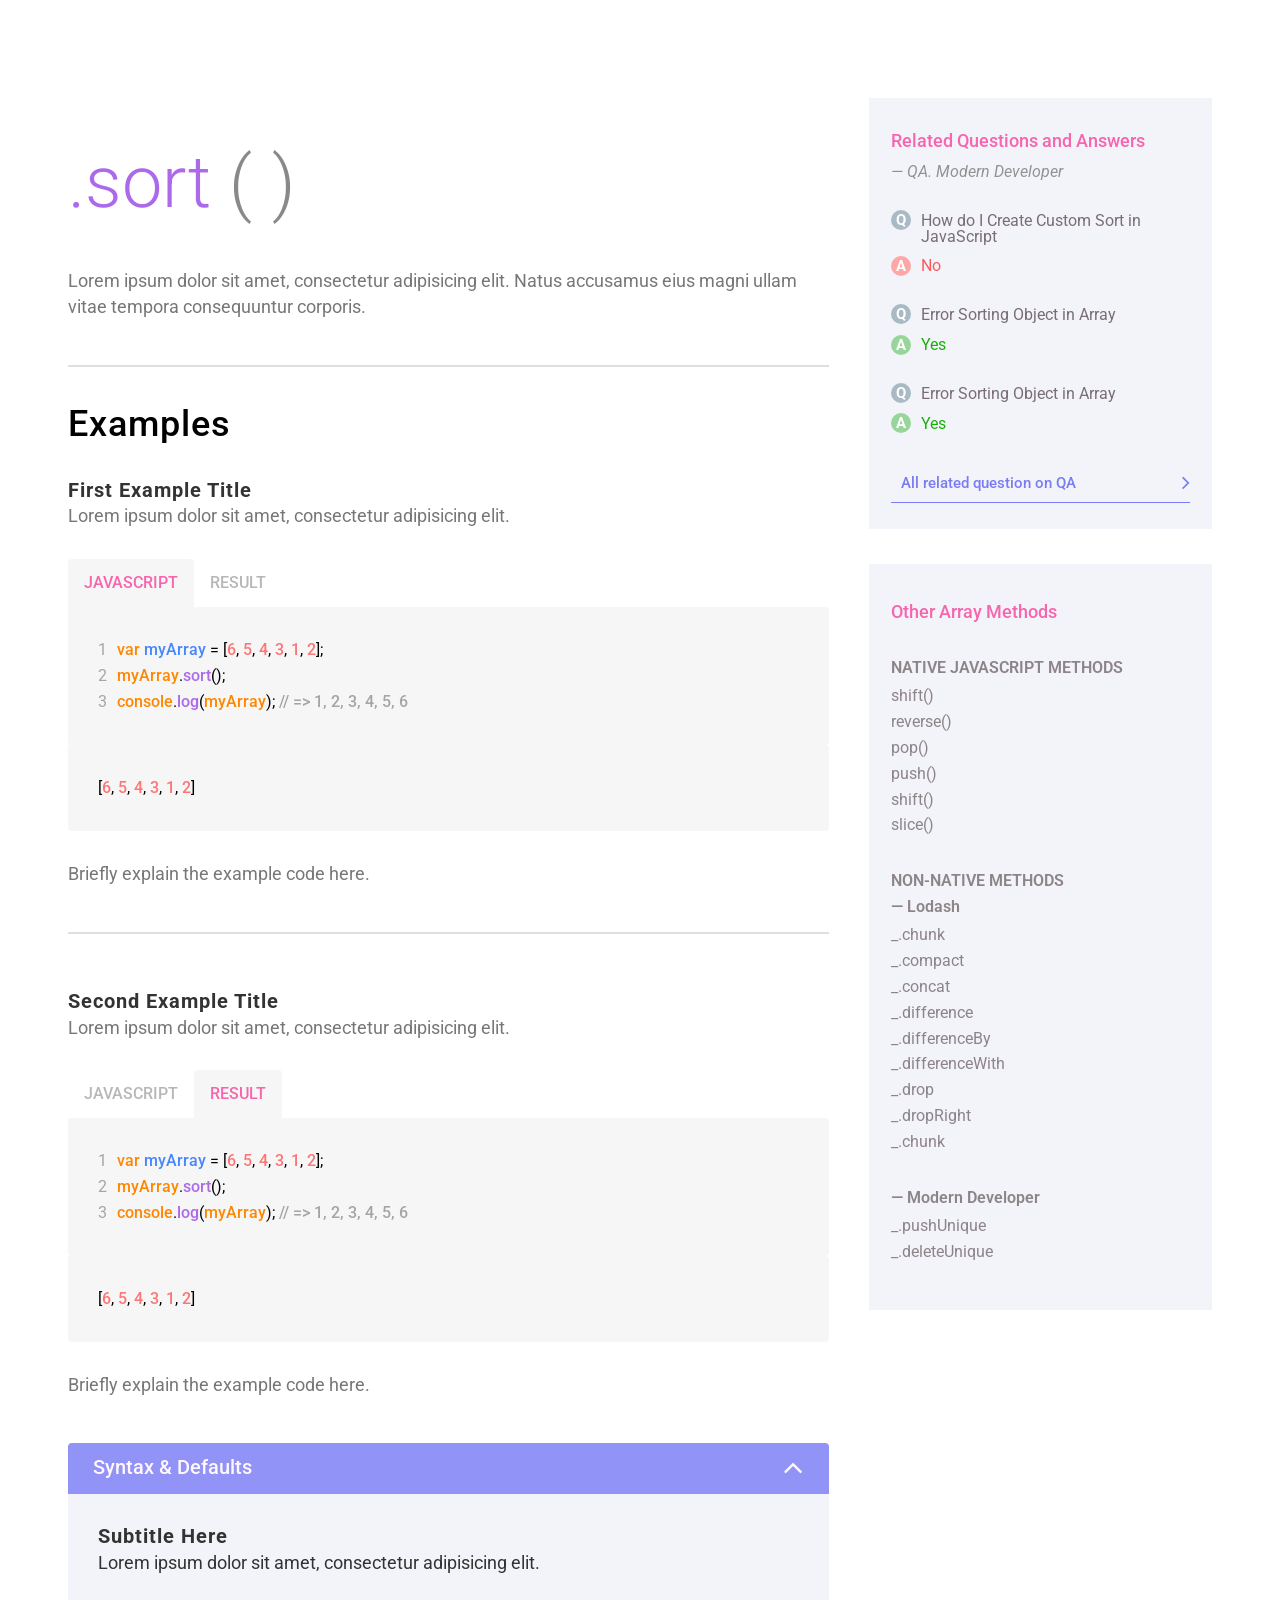
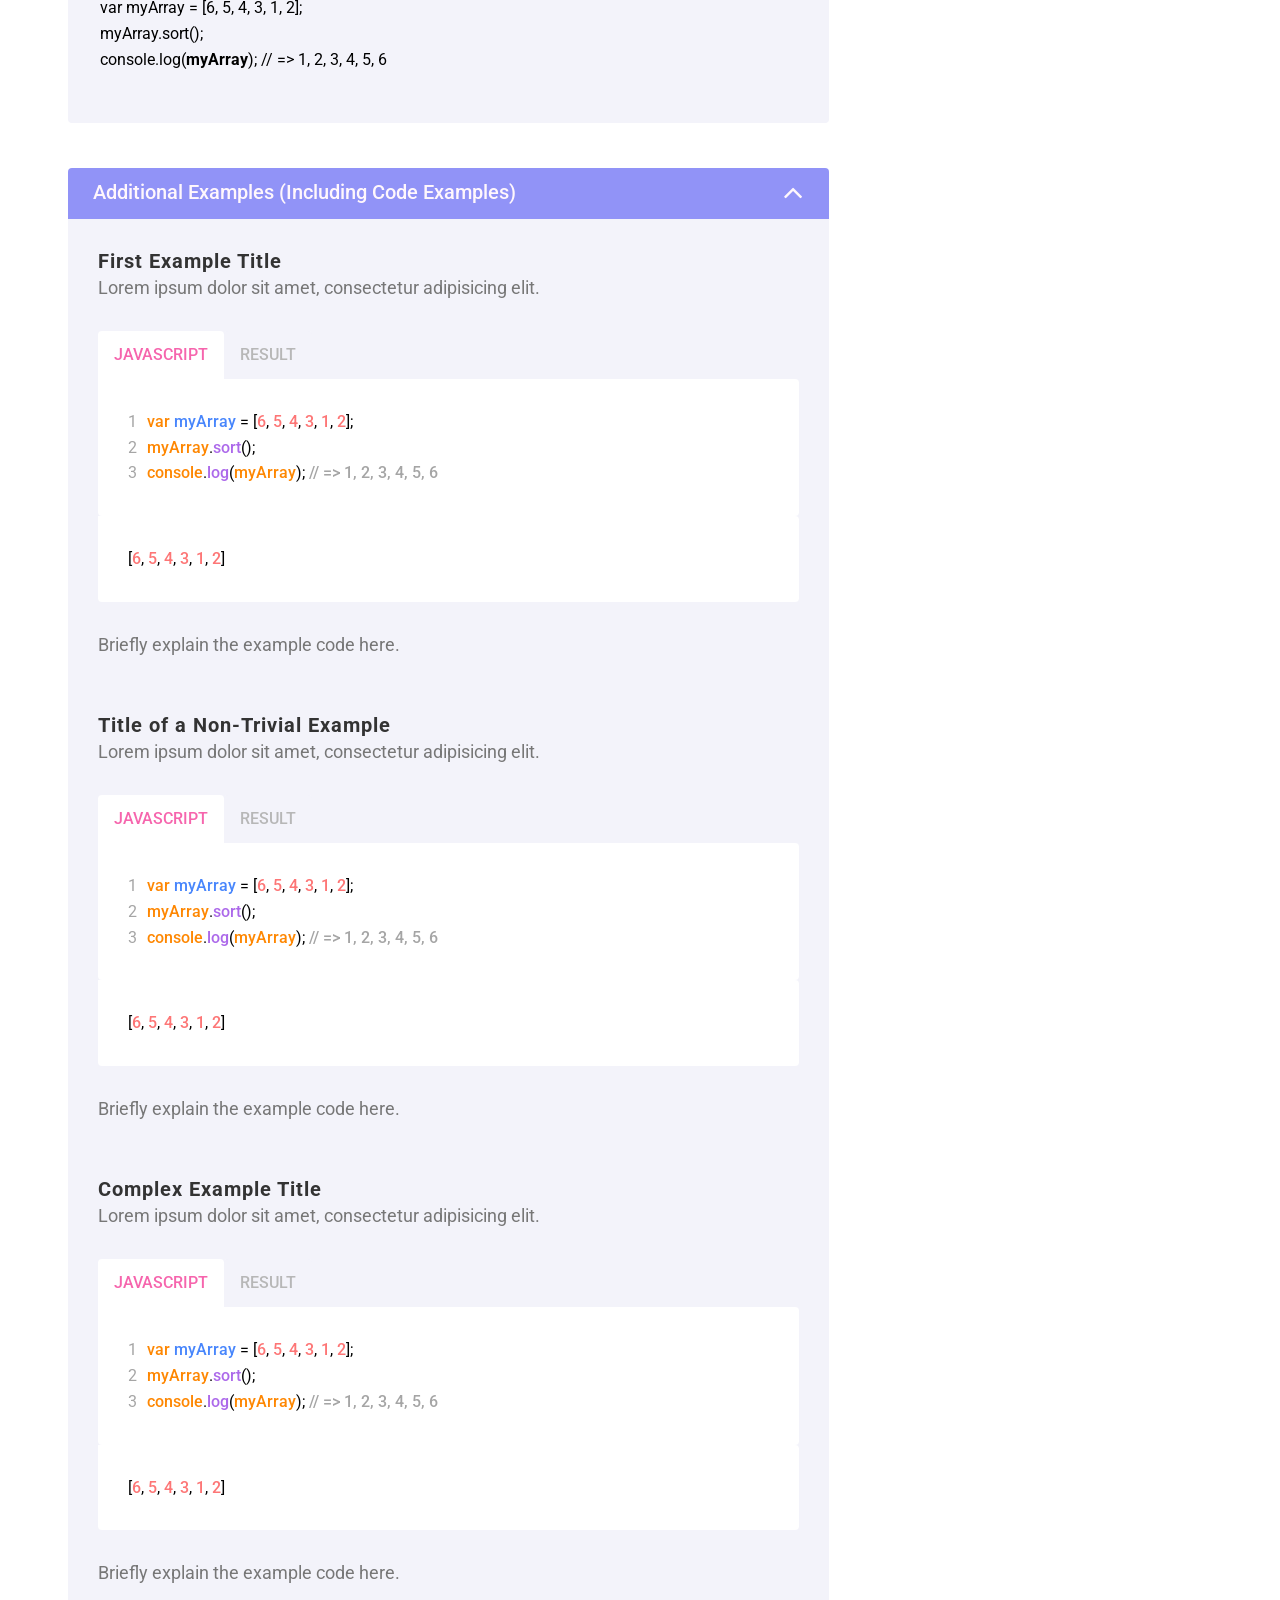
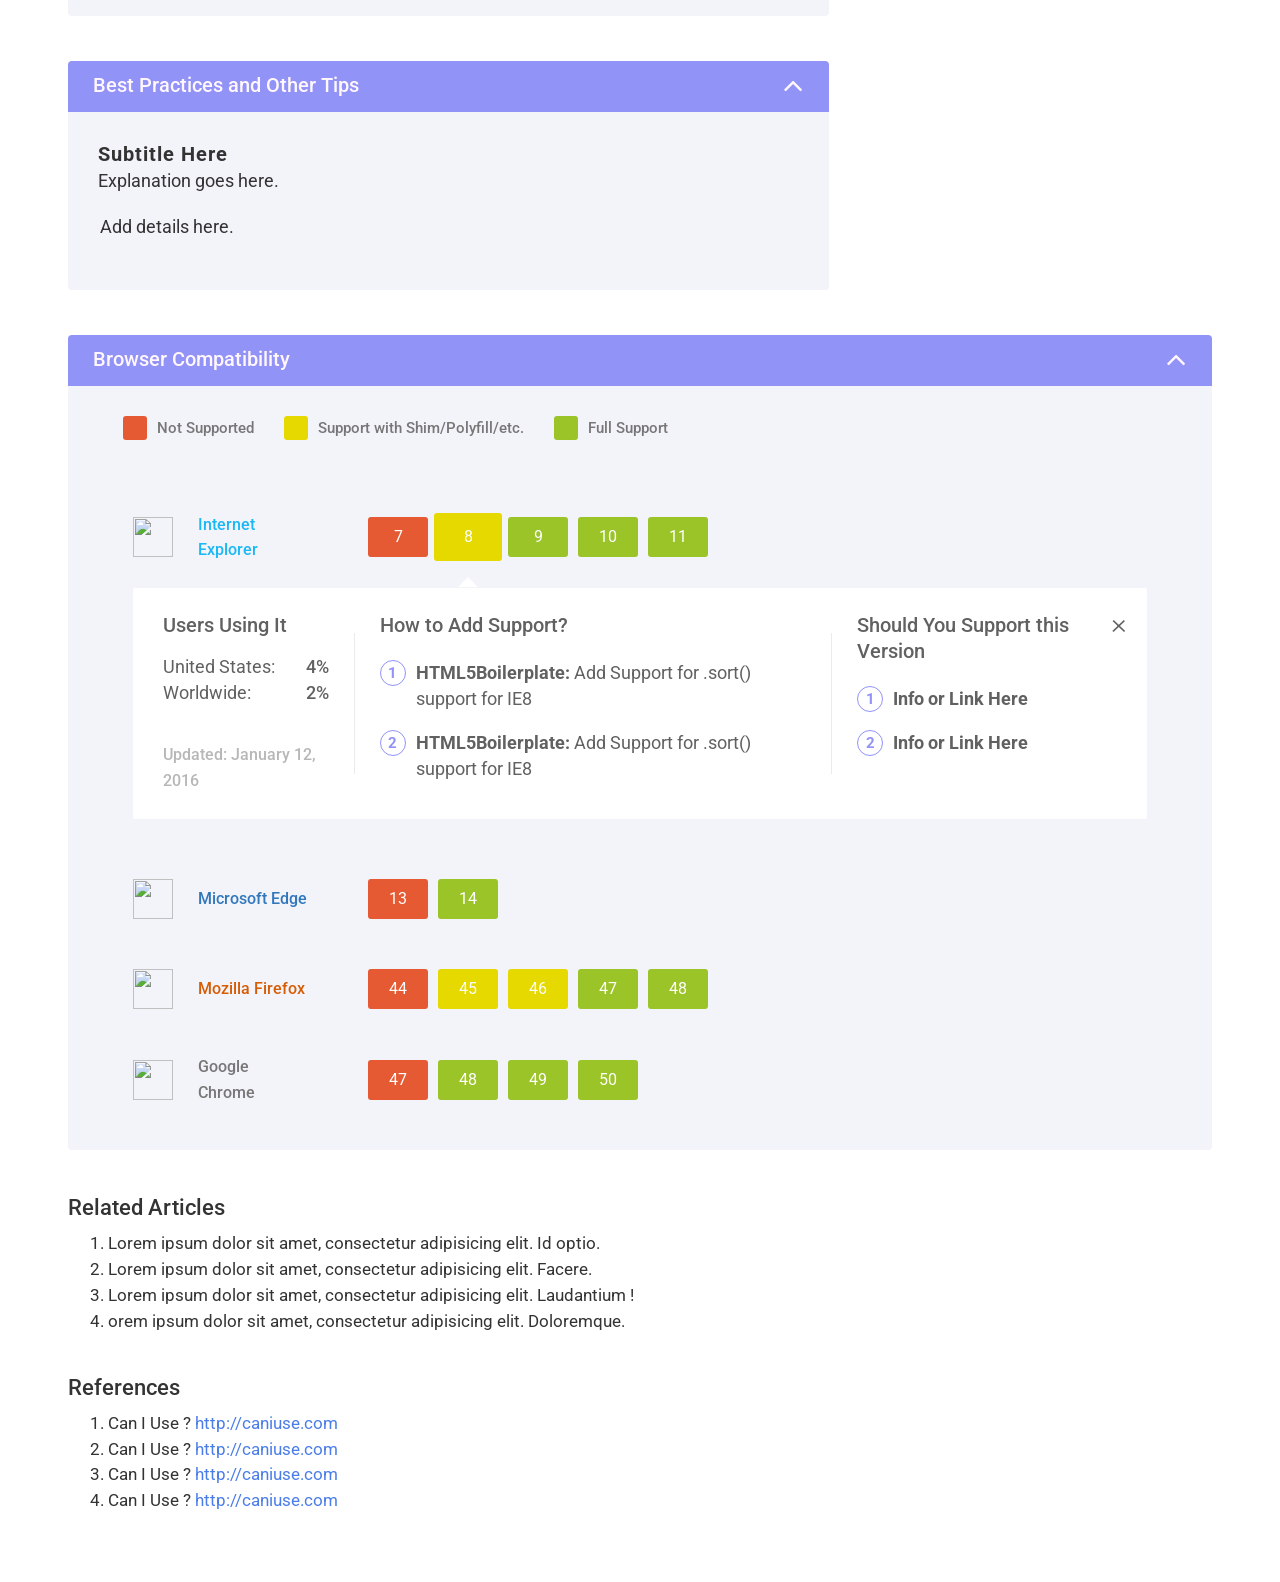
==== commit a35b387e: "toggleBox bubbling event bug fixed" ====
--- a/index.html
+++ b/index.html
@@ -31,7 +31,7 @@
                                     <div class="cb__buttons__button cb__buttons__button--active">JAVASCRIPT</div>
                                     <div class="cb__buttons__button">RESULT</div>
                                 </div>
-                                <div class="cb__code-container">
+                                <div class="cb__code-container cb__code-container--active">
                                     <pre class="code-container__pre"><code
                                             class="code-container__code code-container__code--syntax"><span
                                             class="line-number">1</span><span class="hl keyword">var</span> <span
@@ -47,6 +47,14 @@
                                                 class="hl var-usage">myArray</span>); <span
                                                 class="hl comment">// => 1, 2, 3, 4, 5, 6</span></code></pre>
                                 </div>
+                                <div class="cb__code-container code-container__code--syntax">
+                                    [<span
+                                        class="hl const-number">6</span>, <span
+                                        class="hl const-number">5</span>, <span
+                                        class="hl const-number">4</span>, <span
+                                        class="hl const-number">3</span>, <span
+                                        class="hl const-number">1</span>, <span class="hl const-number">2</span>]
+                                </div>
                             </div>
                             <div class="desc">Briefly explain the example code here.</div>
                         </div>
@@ -56,8 +64,8 @@
                             <div class="intro">Lorem ipsum dolor sit amet, consectetur adipisicing elit.</div>
                             <div class="cb">
                                 <div class="cb__buttons">
-                                    <div class="cb__buttons__button cb__buttons__button--active">JAVASCRIPT</div>
-                                    <div class="cb__buttons__button">RESULT</div>
+                                    <div class="cb__buttons__button">JAVASCRIPT</div>
+                                    <div class="cb__buttons__button cb__buttons__button--active">RESULT</div>
                                 </div>
                                 <div class="cb__code-container"><pre class="code-container__pre"><code
                                         class="code-container__code code-container__code--syntax"><span
@@ -74,6 +82,14 @@
                                             class="hl var-usage">myArray</span>); <span
                                             class="hl comment">// => 1, 2, 3, 4, 5, 6</span></code></pre>
                                 </div>
+                                <div class="cb__code-container code-container__code--syntax cb__code-container--active">
+                                    [<span
+                                        class="hl const-number">6</span>, <span
+                                        class="hl const-number">5</span>, <span
+                                        class="hl const-number">4</span>, <span
+                                        class="hl const-number">3</span>, <span
+                                        class="hl const-number">1</span>, <span class="hl const-number">2</span>]
+                                </div>
                             </div>
                             <div class="desc">Briefly explain the example code here.</div>
                         </div>
@@ -115,7 +131,7 @@
                                         <div class="cb__buttons__button cb__buttons__button--active">JAVASCRIPT</div>
                                         <div class="cb__buttons__button">RESULT</div>
                                     </div>
-                                    <div class="cb__code-container"><pre class="code-container__pre"><code
+                                    <div class="cb__code-container cb__code-container--active"><pre class="code-container__pre"><code
                                             class="code-container__code code-container__code--syntax"><span
                                             class="line-number">1</span><span class="hl keyword">var</span> <span
                                             class="hl var-declare">myArray</span> = [<span
@@ -130,6 +146,14 @@
                                                 class="hl var-usage">myArray</span>); <span
                                                 class="hl comment">// => 1, 2, 3, 4, 5, 6</span></code></pre>
                                     </div>
+                                    <div class="cb__code-container code-container__code--syntax">
+                                        [<span
+                                            class="hl const-number">6</span>, <span
+                                            class="hl const-number">5</span>, <span
+                                            class="hl const-number">4</span>, <span
+                                            class="hl const-number">3</span>, <span
+                                            class="hl const-number">1</span>, <span class="hl const-number">2</span>]
+                                    </div>
                                 </div>
                                 <div class="desc">Briefly explain the example code here.</div>
                             </div>
@@ -141,7 +165,7 @@
                                         <div class="cb__buttons__button cb__buttons__button--active">JAVASCRIPT</div>
                                         <div class="cb__buttons__button">RESULT</div>
                                     </div>
-                                    <div class="cb__code-container"><pre class="code-container__pre"><code
+                                    <div class="cb__code-container cb__code-container--active"><pre class="code-container__pre"><code
                                             class="code-container__code code-container__code--syntax"><span
                                             class="line-number">1</span><span class="hl keyword">var</span> <span
                                             class="hl var-declare">myArray</span> = [<span
@@ -156,6 +180,14 @@
                                                 class="hl var-usage">myArray</span>); <span
                                                 class="hl comment">// => 1, 2, 3, 4, 5, 6</span></code></pre>
                                     </div>
+                                    <div class="cb__code-container code-container__code--syntax">
+                                        [<span
+                                            class="hl const-number">6</span>, <span
+                                            class="hl const-number">5</span>, <span
+                                            class="hl const-number">4</span>, <span
+                                            class="hl const-number">3</span>, <span
+                                            class="hl const-number">1</span>, <span class="hl const-number">2</span>]
+                                    </div>
                                 </div>
                                 <div class="desc">Briefly explain the example code here.</div>
                             </div>
@@ -167,7 +199,7 @@
                                         <div class="cb__buttons__button cb__buttons__button--active">JAVASCRIPT</div>
                                         <div class="cb__buttons__button">RESULT</div>
                                     </div>
-                                    <div class="cb__code-container"><pre class="code-container__pre"><code
+                                    <div class="cb__code-container cb__code-container--active"><pre class="code-container__pre"><code
                                             class="code-container__code code-container__code--syntax"><span
                                             class="line-number">1</span><span class="hl keyword">var</span> <span
                                             class="hl var-declare">myArray</span> = [<span
@@ -182,12 +214,20 @@
                                                 class="hl var-usage">myArray</span>); <span
                                                 class="hl comment">// => 1, 2, 3, 4, 5, 6</span></code></pre>
                                     </div>
+                                    <div class="cb__code-container code-container__code--syntax">
+                                        [<span
+                                            class="hl const-number">6</span>, <span
+                                            class="hl const-number">5</span>, <span
+                                            class="hl const-number">4</span>, <span
+                                            class="hl const-number">3</span>, <span
+                                            class="hl const-number">1</span>, <span class="hl const-number">2</span>]
+                                    </div>
                                 </div>
                                 <div class="desc">Briefly explain the example code here.</div>
                             </div>
                         </div>
                     </div>
-                    <div class="tb">
+                    <div class="tb tb--open">
                         <div class="tb__header">
                             <div class="tb__header__title">Best Practices and Other Tips</div>
                             <div class="tb_header_arrow">
